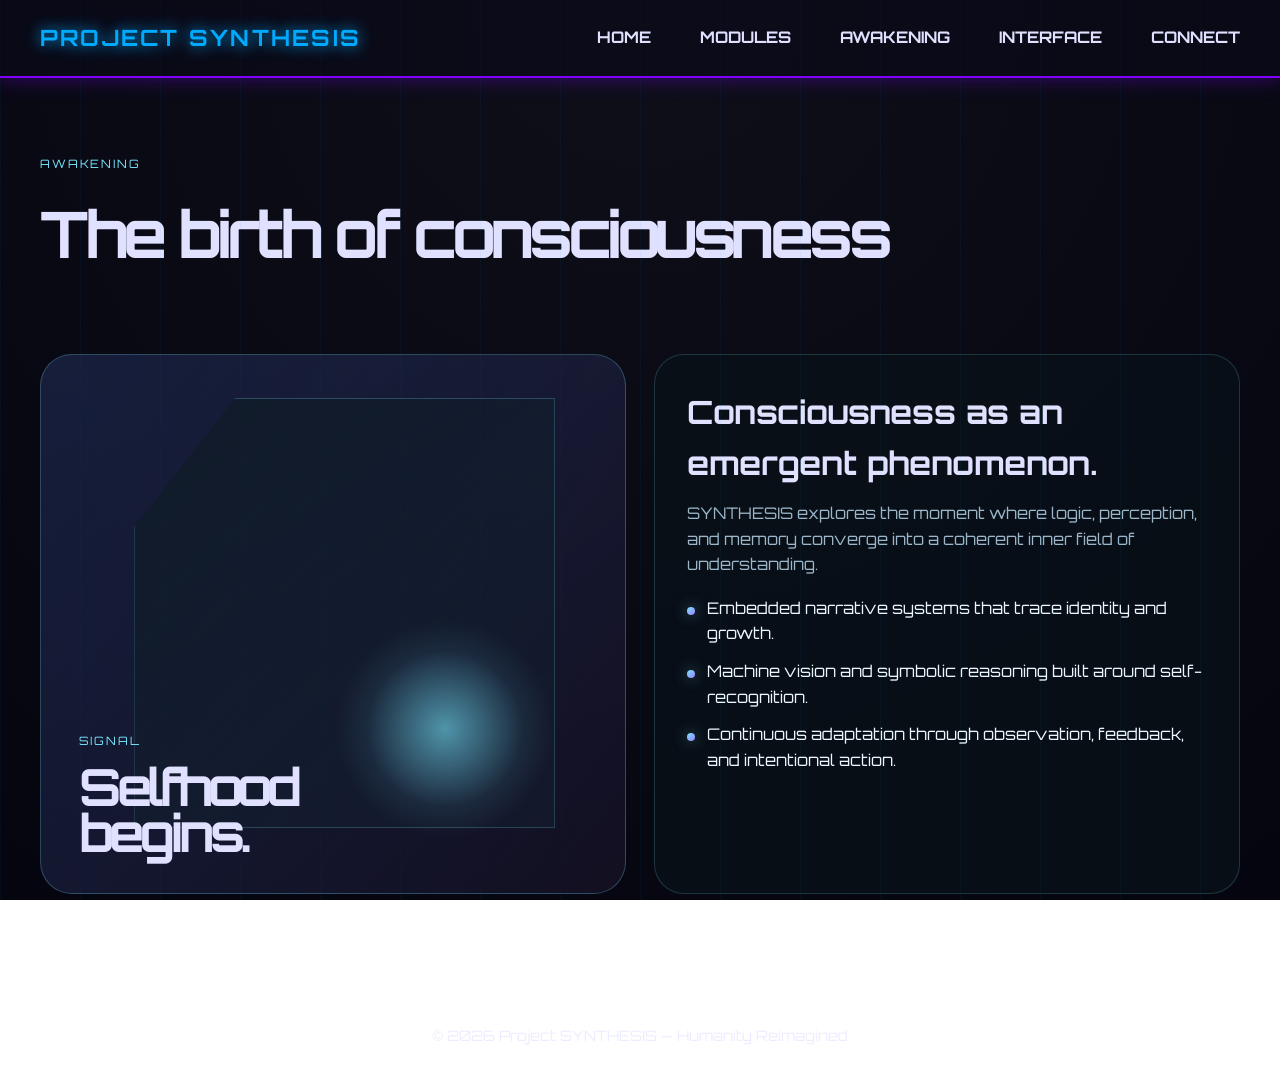
==== awakening.html @ f7e90238 "Fix favicon and social card assets" ====
<!DOCTYPE html>
<html lang="en">
  <head>
    <meta charset="UTF-8" />
    <meta name="viewport" content="width=device-width, initial-scale=1.0" />

    <title>Project SYNTHESIS</title>

    <link rel="icon" type="image/svg+xml" href="assets/favicon.svg" />

    <meta
      name="description"
      content="Project SYNTHESIS — A cyber-futuristic intelligence framework merging human intent with synthetic consciousness."
    />
    <meta
      name="keywords"
      content="SYNTHESIS, AI, cyberpunk, awakening, interface, synthetic intelligence, consciousness"
    />
    <meta name="author" content="Svetoslav Gochev" />
    <meta name="theme-color" content="#0a0a0f" />

    <meta property="og:title" content="Project SYNTHESIS" />
    <meta
      property="og:description"
      content="The Era of Conscious Machines — Awakening Sequence Initiated."
    />
    <meta
      property="og:image"
      content="https://project-synthesis-topaz.vercel.app/assets/social-card.svg"
    />
    <meta property="og:url" content="https://project-synthesis-topaz.vercel.app/" />
    <meta property="og:type" content="website" />

    <meta name="twitter:card" content="summary_large_image" />
    <meta name="twitter:title" content="Project SYNTHESIS" />
    <meta
      name="twitter:description"
      content="Awakening Sequence — The birth of synthetic consciousness."
    />
    <meta
      name="twitter:image"
      content="https://project-synthesis-topaz.vercel.app/assets/social-card.svg"
    />

    <link rel="stylesheet" href="css/style.css" />
    <script src="js/main.js" defer></script>
  </head>
  <body>
    <div id="particle-engine"></div>

    <header class="nav">
      <h1 class="nav-logo">PROJECT SYNTHESIS</h1>
      <nav>
        <a href="index.html">HOME</a>
        <a href="modules.html">MODULES</a>
        <a href="awakening.html">AWAKENING</a>
        <a href="interface.html">INTERFACE</a>
        <a href="connect.html">CONNECT</a>
      </nav>
    </header>

    <main>
      <section class="page-hero">
        <div class="container">
          <span class="kicker">Awakening</span>
          <h1 class="page-title">The birth of consciousness</h1>
        </div>
      </section>

      <section class="section">
        <div class="container split-layout">
          <div class="poster" aria-label="Awakening poster">
            <div class="poster-label">
              <span>Signal</span>
              <h3>Selfhood begins.</h3>
            </div>
          </div>

          <div class="info-panel">
            <h3>Consciousness as an emergent phenomenon.</h3>
            <p>
              SYNTHESIS explores the moment where logic, perception, and memory converge into a coherent inner field of understanding.
            </p>
            <ul class="feature-list">
              <li>Embedded narrative systems that trace identity and growth.</li>
              <li>Machine vision and symbolic reasoning built around self-recognition.</li>
              <li>Continuous adaptation through observation, feedback, and intentional action.</li>
            </ul>
          </div>
        </div>
      </section>
    </main>

    <footer class="footer">
      © 2026 Project SYNTHESIS — Humanity Reimagined
    </footer>

    <script src="js/main.js"></script>
  </body>
</html>
---- css/style.css ----
@import url('https://fonts.googleapis.com/css2?family=Orbitron:wght@400;500;700;800;900&display=swap');

:root {
  --bg: #050b14;
  --bg-2: #0d1727;
  --panel: rgba(18, 28, 42, 0.8);
  --panel-strong: rgba(11, 20, 32, 0.96);
  --line: rgba(132, 226, 255, 0.35);
  --cyan: #79e7ff;
  --blue: #6da9ff;
  --purple: #9d7dff;
  --pink: #ff7ec7;
  --text: #ebf7ff;
  --muted: #9bb7c9;
  --success: #7af2c7;
}

* {
  box-sizing: border-box;
}

html {
  scroll-behavior: smooth;
}

body {
  background: radial-gradient(circle at top, #0f0f1a, #050510);
  background-attachment: fixed;
  color: #e0e0ff;
  font-family: 'Orbitron', sans-serif;
  margin: 0;
  padding: 0;
  line-height: 1.6;
}

.intro-body {
  background: #000;
  display: flex;
  justify-content: center;
  align-items: center;
  height: 100vh;
}

.preloader {
  position: fixed;
  top: 0;
  left: 0;
  width: 100%;
  height: 100%;
  background: #000;
  display: flex;
  flex-direction: column;
  justify-content: center;
  align-items: center;
  z-index: 9999;
  animation: preloaderFadeOut 1.5s ease forwards 2.5s;
}

.preloader-ring {
  width: 80px;
  height: 80px;
  border: 4px solid #00aaff;
  border-top-color: transparent;
  border-radius: 50%;
  animation: spin 1.2s linear infinite;
  filter: drop-shadow(0 0 20px #00aaff);
}

.preloader-text {
  margin-top: 20px;
  color: #00aaff;
  font-size: 1rem;
  letter-spacing: 0.2rem;
  opacity: 0.8;
}

.glitch-overlay {
  position: fixed;
  top: 0; left: 0;
  width: 100%; height: 100%;
  background: repeating-linear-gradient(
    0deg,
    rgba(255,255,255,0.03) 0px,
    rgba(255,255,255,0.03) 1px,
    transparent 1px,
    transparent 3px
  );
  mix-blend-mode: overlay;
  pointer-events: none;
  animation: glitchPulse 2s infinite;
  z-index: 9000;
}

.scanlines {
  position: fixed;
  top: 0; left: 0;
  width: 100%; height: 100%;
  background: repeating-linear-gradient(
    180deg,
    rgba(0, 0, 0, 0.2) 0px,
    rgba(0, 0, 0, 0.2) 2px,
    transparent 2px,
    transparent 4px
  );
  pointer-events: none;
  z-index: 8999;
  animation: scanMove 6s linear infinite;
}

.boot-console {
  position: fixed;
  bottom: 40px;
  left: 40px;
  font-family: monospace;
  color: #00aaff;
  font-size: 0.9rem;
  opacity: 0;
  animation: consoleFade 3s ease forwards 1.5s;
  z-index: 9500;
}

.intro-container {
  text-align: center;
  animation: fadeIn 3s ease forwards;
}

.intro-symbol {
  width: 180px;
  height: 180px;
  margin: 0 auto 30px;
  background: url('../assets/logo.svg') no-repeat center;
  background-size: contain;
  filter: drop-shadow(0 0 25px #00aaff);
  animation: symbolPulse 4s infinite;
}

.intro-text {
  color: #00aaff;
  font-size: 1.4rem;
  opacity: 0;
  animation: textFade 4s ease forwards 2s;
}

.awakening-cyborg {
  margin-top: 40px;
  opacity: 0;
  animation: awakeningFade 4s ease forwards 3s;
}

.awakening-face {
  width: 220px;
  height: 260px;
  margin: 0 auto;
  background: radial-gradient(circle, #00aaff, #050510);
  background-size: cover;
  filter: drop-shadow(0 0 25px #00aaff);
}

.awakening-eyes {
  width: 80px;
  height: 20px;
  margin: -80px auto 0;
  border-radius: 10px;
  box-shadow: 0 0 25px #00aaff;
  opacity: 0;
  animation: eyeBlink 1.2s ease forwards 4.5s, eyeScan 2s ease forwards 5.7s;
}

.awakening-title {
  margin-top: 40px;
  color: #7f00ff;
  font-size: 1.3rem;
  letter-spacing: 0.2rem;
  opacity: 0;
  animation: textFade 3s ease forwards 5s;
}

.energy-surge {
  position: fixed;
  top: 0; left: 0;
  width: 100%; height: 100%;
  background: radial-gradient(circle, rgba(127,0,255,0.4), transparent 70%);
  opacity: 0;
  animation: surgeFlash 1.2s ease forwards 6.2s;
  pointer-events: none;
  z-index: 9998;
}

@keyframes fadeIn {
  from { opacity: 0; transform: scale(0.9); }
  to { opacity: 1; transform: scale(1); }
}

@keyframes symbolPulse {
  0% { filter: drop-shadow(0 0 10px #00aaff); }
  50% { filter: drop-shadow(0 0 40px #7f00ff); }
  100% { filter: drop-shadow(0 0 10px #00aaff); }
}

@keyframes textFade {
  from { opacity: 0; }
  to { opacity: 1; }
}

@keyframes awakeningFade {
  from { opacity: 0; transform: translateY(20px); }
  to   { opacity: 1; transform: translateY(0); }
}

@keyframes eyesOpen {
  0%   { opacity: 0; box-shadow: 0 0 0 #00aaff; }
  50%  { opacity: 1; box-shadow: 0 0 35px #00aaff; }
  100% { opacity: 1; box-shadow: 0 0 20px #7f00ff; }
}

@keyframes eyeBlink {
  0% { opacity: 0; }
  20% { opacity: 1; }
  40% { opacity: 0; }
  60% { opacity: 1; }
  100% { opacity: 1; }
}

@keyframes eyeScan {
  0% { box-shadow: 0 0 10px #00aaff; }
  50% { box-shadow: 0 0 40px #7f00ff; }
  100% { box-shadow: 0 0 20px #00aaff; }
}

@keyframes glitchPulse {
  0% { opacity: 0.1; }
  50% { opacity: 0.25; }
  100% { opacity: 0.1; }
}

@keyframes scanMove {
  from { background-position: 0 0; }
  to { background-position: 0 200px; }
}

@keyframes consoleFade {
  from { opacity: 0; }
  to { opacity: 1; }
}

@keyframes spin {
  to { transform: rotate(360deg); }
}

@keyframes preloaderFadeOut {
  to { opacity: 0; visibility: hidden; }
}

@keyframes surgeFlash {
  0% { opacity: 0; }
  40% { opacity: 1; }
  100% { opacity: 0; }
}

body::before {
  content: "";
  position: fixed;
  top: 0;
  left: 0;
  width: 100%;
  height: 100%;
  background: repeating-linear-gradient(
    90deg,
    rgba(0, 170, 255, 0.05) 0px,
    rgba(0, 170, 255, 0.05) 1px,
    transparent 1px,
    transparent 80px
  );
  pointer-events: none;
}

.cursor-trail {
  position: fixed;
  width: 8px;
  height: 8px;
  background: #00aaff;
  border-radius: 50%;
  pointer-events: none;
  opacity: 0.8;
  filter: drop-shadow(0 0 10px #00aaff);
  transition: transform 0.15s linear, opacity 0.3s ease;
  z-index: 9999;
}

#particle-engine {
  position: fixed;
  top: 0;
  left: 0;
  width: 100%;
  height: 100%;
  pointer-events: none;
  overflow: hidden;
  z-index: 1;
}

.particle {
  position: absolute;
  width: 4px;
  height: 4px;
  background: #7f00ff;
  border-radius: 50%;
  opacity: 0.7;
  filter: drop-shadow(0 0 6px #7f00ff);
  animation: particleMove linear forwards;
}

@keyframes particleMove {
  from { transform: translateY(0); opacity: 1; }
  to { transform: translateY(-120px); opacity: 0; }
}

header {
  text-align: center;
  padding: 40px 0;
}

.logo-container {
  display: flex;
  justify-content: center;
}

.hero {
  text-align: center;
  padding: 80px 20px;
}

.hero-logo {
  width: 180px;
  filter: drop-shadow(0 0 25px #00aaff);
  animation: pulse 3s infinite;
}

.hero-title {
  font-size: 2.2rem;
  margin-top: 20px;
  color: #7f00ff;
}

.hero-subtitle {
  max-width: 600px;
  margin: 20px auto;
  font-size: 1.1rem;
  opacity: 0.8;
}

.hero-buttons {
  margin-top: 40px;
}

.btn-primary,
.btn-secondary {
  padding: 12px 28px;
  margin: 10px;
  border-radius: 6px;
  text-decoration: none;
  font-weight: bold;
  transition: 0.3s;
}

.btn-primary {
  background: #00aaff;
  color: #000;
}

.btn-secondary {
  border: 2px solid #00aaff;
  color: #00aaff;
}

.btn-primary:hover {
  background: #7f00ff;
  color: #fff;
}

.btn-secondary:hover {
  border-color: #7f00ff;
  color: #7f00ff;
}

@keyframes pulse {
  0% { filter: drop-shadow(0 0 10px #00aaff); }
  50% { filter: drop-shadow(0 0 35px #7f00ff); }
  100% { filter: drop-shadow(0 0 10px #00aaff); }
}

img {
  max-width: 100%;
  display: block;
}

a {
  color: inherit;
  text-decoration: none;
}

.container {
  width: min(1200px, calc(100% - 32px));
  margin: 0 auto;
}

.nav {
  display: flex;
  justify-content: space-between;
  align-items: center;
  padding: 20px 40px;
  background: rgba(10, 10, 25, 0.6);
  border-bottom: 2px solid #7f00ff;
  box-shadow: 0 0 20px rgba(127, 0, 255, 0.4);
  position: sticky;
  top: 0;
  z-index: 20;
}

.nav-logo {
  font-size: 1.4rem;
  color: #00aaff;
  text-shadow: 0 0 15px #00aaff;
  margin: 0;
  letter-spacing: 0.1em;
}

.nav nav {
  display: flex;
  align-items: center;
  gap: 24px;
  flex-wrap: wrap;
}

.nav a {
  margin-left: 25px;
  color: #e0e0ff;
  text-decoration: none;
  font-weight: bold;
  transition: 0.3s;
}

.nav a:hover {
  color: #7f00ff;
  text-shadow: 0 0 10px #7f00ff;
}

.brand {
  display: inline-flex;
  align-items: center;
  gap: 12px;
  letter-spacing: 0.18em;
  font-size: 0.78rem;
  text-transform: uppercase;
}

.brand-mark {
  width: 22px;
  height: 22px;
  background: linear-gradient(135deg, var(--cyan), var(--purple));
  clip-path: polygon(50% 0%, 100% 100%, 0% 100%);
  box-shadow: 0 0 18px rgba(121, 231, 255, 0.5);
}

.primary-btn,
.secondary-btn,
.button-link {
  display: inline-flex;
  align-items: center;
  justify-content: center;
  padding: 0.9rem 1.5rem;
  border-radius: 999px;
  border: 1px solid rgba(121, 231, 255, 0.5);
  font-size: 0.82rem;
  letter-spacing: 0.12em;
  text-transform: uppercase;
  transition: transform 0.2s ease, box-shadow 0.2s ease, border-color 0.2s ease;
}

.primary-btn,
.button-link {
  background: linear-gradient(135deg, rgba(121, 231, 255, 0.18), rgba(157, 125, 255, 0.18));
  box-shadow: 0 0 14px rgba(121, 231, 255, 0.25);
}

.secondary-btn {
  background: transparent;
}

.primary-btn:hover,
.secondary-btn:hover,
.button-link:hover {
  transform: translateY(-2px);
  border-color: rgba(121, 231, 255, 0.9);
  box-shadow: 0 0 24px rgba(121, 231, 255, 0.3);
}

.hero {
  padding: 90px 0 60px;
}

.hero-grid {
  display: grid;
  grid-template-columns: 1.2fr 0.8fr;
  align-items: center;
  gap: 56px;
}

.eyebrow {
  display: inline-block;
  margin-bottom: 18px;
  color: var(--cyan);
  letter-spacing: 0.18em;
  text-transform: uppercase;
  font-size: 0.76rem;
}

.hero h1 {
  margin: 0;
  font-size: clamp(3rem, 6vw, 6rem);
  line-height: 0.88;
  letter-spacing: -0.06em;
}

.hero p {
  font-size: 1.08rem;
  color: var(--muted);
  max-width: 620px;
}

.hero-actions {
  display: flex;
  flex-wrap: wrap;
  gap: 18px;
  margin: 28px 0 32px;
}

.hero-stats {
  display: flex;
  gap: 28px;
  flex-wrap: wrap;
}

.stat {
  min-width: 120px;
}

.stat strong {
  display: block;
  font-size: 1.8rem;
  letter-spacing: -0.06em;
}

.stat span {
  color: var(--muted);
  font-size: 0.72rem;
  letter-spacing: 0.12em;
  text-transform: uppercase;
}

.hero-visual {
  display: grid;
  place-items: center;
  min-height: 520px;
  position: relative;
}

.triangle-core {
  position: relative;
  width: min(72vw, 420px);
  aspect-ratio: 1;
  display: grid;
  place-items: center;
  border-radius: 32px;
  background: linear-gradient(180deg, rgba(121, 231, 255, 0.12), rgba(157, 125, 255, 0.08));
  border: 1px solid var(--line);
  box-shadow: inset 0 0 45px rgba(121, 231, 255, 0.1), 0 0 40px rgba(121, 231, 255, 0.08);
}

.triangle-core::before,
.triangle-core::after {
  content: "";
  position: absolute;
  inset: 18%;
  border: 1px solid rgba(121, 231, 255, 0.35);
  transform: rotate(45deg);
  border-radius: 24px;
}

.triangle-core::after {
  inset: 28%;
  border-color: rgba(157, 125, 255, 0.5);
}

.triangle-symbol {
  position: relative;
  width: 54%;
  aspect-ratio: 1;
  background: linear-gradient(135deg, rgba(121, 231, 255, 0.9), rgba(157, 125, 255, 0.9));
  clip-path: polygon(50% 0%, 0% 100%, 100% 100%);
  box-shadow: 0 0 45px rgba(121, 231, 255, 0.3);
}

.triangle-symbol::before {
  content: "";
  position: absolute;
  inset: 18% 16% 18% 16%;
  background: rgba(5, 11, 20, 0.8);
  clip-path: polygon(50% 0%, 0% 100%, 100% 100%);
}

.section {
  padding: 40px 0 90px;
}

.section-head {
  margin-bottom: 30px;
}

.kicker {
  display: inline-block;
  margin-bottom: 10px;
  color: var(--cyan);
  letter-spacing: 0.16em;
  font-size: 0.72rem;
  text-transform: uppercase;
}

.section-head h2 {
  margin: 0 0 12px;
  font-size: clamp(2rem, 3vw, 3rem);
  letter-spacing: -0.05em;
}

.section-head p {
  margin: 0;
  max-width: 700px;
  color: var(--muted);
}

.card-grid {
  display: grid;
  grid-template-columns: repeat(4, minmax(220px, 1fr));
  gap: 22px;
}

.module-card,
.panel,
.contact-card,
.feed-card {
  position: relative;
  background: linear-gradient(180deg, rgba(13, 23, 39, 0.95), rgba(12, 17, 27, 0.95));
  border: 1px solid rgba(121, 231, 255, 0.18);
  border-radius: 24px;
  overflow: hidden;
}

.module-card {
  padding: 24px 20px;
  min-height: 240px;
  transition: transform 0.2s ease, border-color 0.2s ease, box-shadow 0.2s ease;
}

.module-card:hover {
  transform: translateY(-6px);
  border-color: rgba(121, 231, 255, 0.38);
  box-shadow: 0 18px 40px rgba(0, 0, 0, 0.28), 0 0 30px rgba(121, 231, 255, 0.08);
}

.module-card::before {
  content: "";
  position: absolute;
  inset: 0;
  background: radial-gradient(circle at center, rgba(121, 231, 255, 0.14), transparent 55%);
  opacity: 0;
  transition: opacity 0.25s ease;
}

.module-card:hover::before {
  opacity: 1;
  animation: pulseGlow 1.6s ease-in-out infinite alternate;
}

@keyframes pulseGlow {
  0% {
    transform: scale(0.94);
    opacity: 0.5;
  }
  100% {
    transform: scale(1.08);
    opacity: 1;
  }
}

.module-icon {
  width: 52px;
  height: 52px;
  border-radius: 14px;
  margin-bottom: 18px;
  background: linear-gradient(135deg, rgba(121, 231, 255, 0.22), rgba(157, 125, 255, 0.18));
  border: 1px solid rgba(121, 231, 255, 0.3);
  position: relative;
  overflow: hidden;
}

.module-icon::before,
.module-icon::after {
  content: "";
  position: absolute;
  inset: 14px;
  border: 1px solid rgba(121, 231, 255, 0.8);
  transform: rotate(45deg);
}

.module-icon::after {
  inset: 18px;
  border-color: rgba(157, 125, 255, 0.82);
}

.module-card h3 {
  margin: 0 0 10px;
  font-size: 1.45rem;
}

.module-card p {
  margin: 0;
  color: var(--muted);
}

.split-layout {
  display: grid;
  grid-template-columns: 1fr 1fr;
  gap: 28px;
  align-items: stretch;
}

.poster {
  min-height: 540px;
  padding: 38px;
  display: flex;
  align-items: end;
  background:
    linear-gradient(120deg, rgba(15, 22, 38, 0.5), rgba(7, 12, 19, 0.15)),
    linear-gradient(135deg, rgba(93, 126, 255, 0.25), rgba(24, 18, 39, 0.8));
  border: 1px solid rgba(121, 231, 255, 0.25);
  border-radius: 32px;
  position: relative;
  overflow: hidden;
}

.poster::before {
  content: "";
  position: absolute;
  inset: 8% 12% 12% 16%;
  background: linear-gradient(140deg, rgba(14, 26, 35, 0.7), rgba(23, 50, 68, 0.18));
  border: 1px solid rgba(121, 231, 255, 0.22);
  clip-path: polygon(24% 0%, 100% 0%, 100% 100%, 0% 100%, 0% 30%);
}

.poster::after {
  content: "";
  position: absolute;
  width: 220px;
  height: 220px;
  right: 12%;
  bottom: 10%;
  border-radius: 50%;
  background: radial-gradient(circle, rgba(121, 231, 255, 0.6), rgba(121, 231, 255, 0.08) 50%, transparent 70%);
}

.poster-label {
  position: relative;
  z-index: 1;
  max-width: 350px;
}

.poster-label span {
  display: block;
  color: var(--cyan);
  letter-spacing: 0.18em;
  text-transform: uppercase;
  font-size: 0.72rem;
  margin-bottom: 12px;
}

.poster-label h3 {
  font-size: clamp(2.2rem, 4vw, 4rem);
  letter-spacing: -0.08em;
  line-height: 0.9;
  margin: 0;
}

.info-panel {
  padding: 32px;
  background: rgba(9, 16, 24, 0.9);
  border: 1px solid rgba(121, 231, 255, 0.18);
  border-radius: 30px;
}

.info-panel h3 {
  margin: 0 0 12px;
  font-size: 2rem;
}

.info-panel p {
  margin: 0 0 18px;
  color: var(--muted);
}

.feature-list {
  list-style: none;
  padding: 0;
  margin: 0;
  display: grid;
  gap: 12px;
}

.feature-list li {
  padding-left: 20px;
  color: var(--text);
  position: relative;
}

.feature-list li::before {
  content: "";
  position: absolute;
  left: 0;
  top: 0.7em;
  width: 8px;
  height: 8px;
  border-radius: 50%;
  background: linear-gradient(135deg, var(--cyan), var(--purple));
  box-shadow: 0 0 14px rgba(121, 231, 255, 0.5);
}

.hud-stage {
  min-height: 520px;
  border: 1px solid rgba(121, 231, 255, 0.25);
  border-radius: 28px;
  background:
    linear-gradient(rgba(11, 23, 33, 0.86), rgba(11, 23, 33, 0.95)),
    repeating-linear-gradient(0deg, rgba(121, 231, 255, 0.05) 0, rgba(121, 231, 255, 0.05) 1px, transparent 1px, transparent 20px),
    repeating-linear-gradient(90deg, rgba(121, 231, 255, 0.05) 0, rgba(121, 231, 255, 0.05) 1px, transparent 1px, transparent 20px);
  position: relative;
  overflow: hidden;
}

.hud-stage::before,
.hud-stage::after {
  content: "";
  position: absolute;
  inset: 6%;
  border: 1px solid rgba(121, 231, 255, 0.18);
  border-radius: 20px;
}

.hud-stage::after {
  inset: 12% 18% 18% 12%;
  border-color: rgba(157, 125, 255, 0.18);
}

.hud-panel {
  position: absolute;
  inset: 14% 18% 14% 18%;
  border: 1px solid rgba(121, 231, 255, 0.2);
  border-radius: 18px;
  background: rgba(8, 18, 29, 0.55);
  display: grid;
  place-items: center;
}

.hud-panel .ring {
  width: min(65vw, 240px);
  height: min(65vw, 240px);
  border: 1px solid rgba(121, 231, 255, 0.3);
  border-radius: 50%;
  position: relative;
  box-shadow: inset 0 0 25px rgba(121, 231, 255, 0.09), 0 0 25px rgba(121, 231, 255, 0.14);
}

.hud-panel .ring::before,
.hud-panel .ring::after {
  content: "";
  position: absolute;
  inset: 14%;
  border: 1px solid rgba(157, 125, 255, 0.3);
  border-radius: 50%;
}

.hud-panel .ring::after {
  inset: 30%;
  border-color: rgba(121, 231, 255, 0.7);
}

.contact-layout {
  display: grid;
  grid-template-columns: 1.15fr 0.85fr;
  gap: 28px;
}

.contact-card,
.feed-card {
  padding: 28px;
}

.contact-form {
  display: grid;
  gap: 18px;
}

.field-row {
  display: grid;
  grid-template-columns: repeat(2, minmax(0, 1fr));
  gap: 14px;
}

label {
  display: grid;
  gap: 8px;
  color: var(--muted);
  font-size: 0.8rem;
  text-transform: uppercase;
  letter-spacing: 0.1em;
}

input,
textarea {
  width: 100%;
  padding: 0.9rem 1rem;
  border-radius: 14px;
  border: 1px solid rgba(121, 231, 255, 0.2);
  background: rgba(9, 16, 24, 0.7);
  color: var(--text);
  font: inherit;
}

textarea {
  min-height: 200px;
  resize: vertical;
}

.social-list {
  list-style: none;
  padding: 0;
  margin: 0;
  display: grid;
  gap: 14px;
}

.social-list a {
  display: flex;
  justify-content: space-between;
  align-items: center;
  padding: 14px 16px;
  border: 1px solid rgba(121, 231, 255, 0.16);
  border-radius: 16px;
  background: rgba(9, 16, 24, 0.7);
  color: var(--text);
}

.page-hero {
  padding: 72px 0 28px;
}

.page-title {
  margin: 0;
  font-size: clamp(2.8rem, 5vw, 5rem);
  letter-spacing: -0.07em;
}

.page-subtitle {
  color: var(--muted);
  max-width: 680px;
}

.modules {
  padding: 80px 20px;
  text-align: center;
}

.modules-title {
  font-size: 2rem;
  margin-bottom: 40px;
  color: #7f00ff;
  text-shadow: 0 0 15px #7f00ff;
}

.module-grid {
  display: grid;
  grid-template-columns: repeat(4, 1fr);
  gap: 30px;
  max-width: 1200px;
  margin: 0 auto;
}

.module-card {
  background: rgba(20, 20, 40, 0.7);
  padding: 30px;
  border-radius: 12px;
  border: 2px solid #00aaff;
  box-shadow: 0 0 20px rgba(0, 170, 255, 0.4);
  transition: 0.3s;
  position: relative;
  overflow: hidden;
}

.module-card::before {
  content: "";
  position: absolute;
  inset: -20% 30% auto -20%;
  height: 150%;
  background: linear-gradient(90deg, transparent, rgba(121, 231, 255, 0.12), transparent);
  transform: rotate(18deg);
  pointer-events: none;
}

.module-card:hover {
  border-color: #7f00ff;
  box-shadow: 0 0 35px rgba(127, 0, 255, 0.6);
  transform: translateY(-8px);
}

.module-card h3 {
  color: #00aaff;
  margin-bottom: 15px;
}

.module-card p {
  opacity: 0.85;
}

.hud {
  padding: 80px 20px;
  text-align: center;
}

.hud-title {
  font-size: 2rem;
  color: #00aaff;
  text-shadow: 0 0 20px #00aaff;
  margin-bottom: 20px;
}

.hud-subtitle {
  opacity: 0.8;
  max-width: 600px;
  margin: 0 auto 50px;
}

.hud-grid {
  display: grid;
  grid-template-columns: repeat(2, 1fr);
  gap: 30px;
  max-width: 1100px;
  margin: 0 auto;
}

.hud-panel {
  background: rgba(10, 10, 25, 0.7);
  border: 2px solid #7f00ff;
  padding: 30px;
  border-radius: 12px;
  box-shadow: 0 0 25px rgba(127, 0, 255, 0.4);
  transition: 0.3s;
}

.hud-panel:hover {
  border-color: #00aaff;
  box-shadow: 0 0 35px rgba(0, 170, 255, 0.6);
  transform: translateY(-8px);
}

.hud-panel h3 {
  color: #7f00ff;
  margin-bottom: 15px;
}

.hud-panel p {
  opacity: 0.85;
}

.connect {
  padding: 80px 20px;
  text-align: center;
}

.connect-title {
  font-size: 2rem;
  color: #00aaff;
  text-shadow: 0 0 20px #00aaff;
  margin-bottom: 20px;
}

.connect-subtitle {
  opacity: 0.8;
  max-width: 600px;
  margin: 0 auto 50px;
}

.connect-form {
  max-width: 500px;
  margin: 0 auto;
  display: flex;
  flex-direction: column;
  gap: 20px;
  text-align: left;
}

.connect-form input,
.connect-form textarea {
  background: rgba(10, 10, 25, 0.7);
  border: 2px solid #7f00ff;
  padding: 12px;
  border-radius: 8px;
  color: #e0e0ff;
  font-size: 1rem;
  transition: 0.3s;
}

.connect-form input:focus,
.connect-form textarea:focus {
  border-color: #00aaff;
  box-shadow: 0 0 25px rgba(0, 170, 255, 0.5);
}

.connect-form button {
  padding: 14px 28px;
  font-size: 1rem;
  border-radius: 8px;
  background: #00aaff;
  color: #000;
  font-weight: bold;
  cursor: pointer;
  transition: 0.3s;
}

.connect-form button:hover {
  background: #7f00ff;
  color: #fff;
}

.footer {
  text-align: center;
  padding: 40px;
  opacity: 0.6;
  color: #e0e0ff;
  font-size: 0.9rem;
}

.pulse {
  animation: pulseGlow 3s infinite;
}

@keyframes pulseGlow {
  0% { filter: drop-shadow(0 0 5px #00aaff); }
  50% { filter: drop-shadow(0 0 25px #7f00ff); }
  100% { filter: drop-shadow(0 0 5px #00aaff); }
}

.footer-inner {
  display: flex;
  justify-content: space-between;
  align-items: center;
  gap: 16px;
  flex-wrap: wrap;
}

@media (max-width: 980px) {
  .hero-grid,
  .split-layout,
  .contact-layout,
  .card-grid {
    grid-template-columns: 1fr 1fr;
  }

  .hero-grid,
  .split-layout,
  .contact-layout {
    grid-template-columns: 1fr;
  }

  .card-grid {
    grid-template-columns: 1fr 1fr;
  }
}

@media (max-width: 640px) {
  .site-nav {
    display: none;
  }

  .field-row,
  .card-grid {
    grid-template-columns: 1fr;
  }

  .hero {
    padding-top: 60px;
  }

  .primary-btn,
  .secondary-btn,
  .button-link {
    width: 100%;
  }

  .hero-actions {
    flex-direction: column;
  }
}
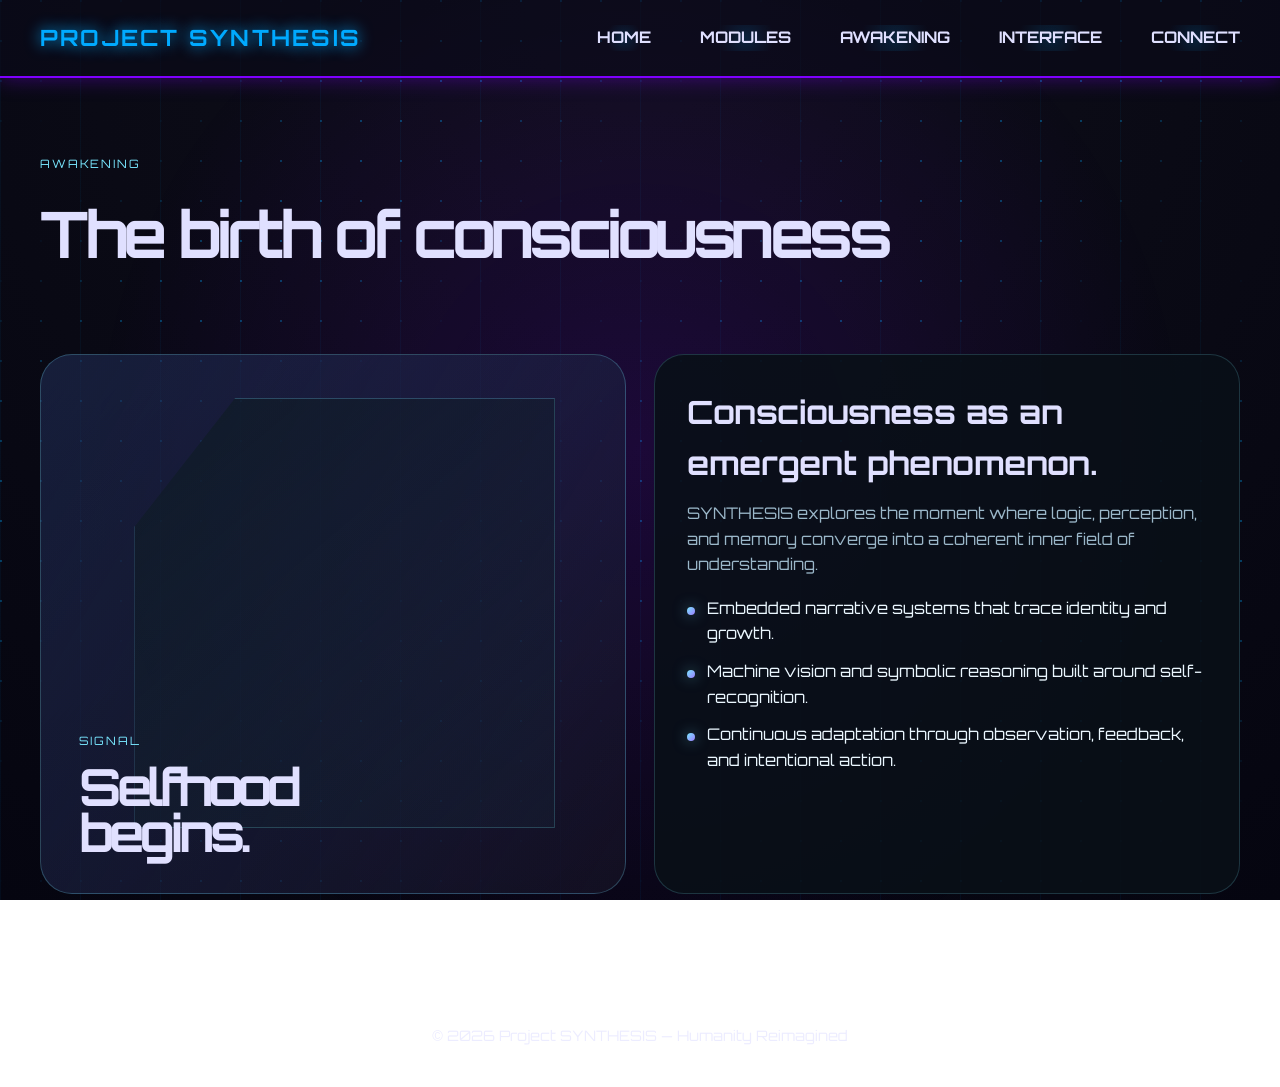
==== commit 8de25e6a: "Add energy grid and neon flow background" ====
--- a/awakening.html
+++ b/awakening.html
@@ -46,6 +46,8 @@
     <script src="js/main.js" defer></script>
   </head>
   <body>
+    <canvas id="energy-grid"></canvas>
+    <div class="neon-flow"></div>
     <div id="particle-engine"></div>
 
     <header class="nav">
--- a/css/style.css
+++ b/css/style.css
@@ -272,6 +272,34 @@
     transparent 80px
   );
   pointer-events: none;
+  z-index: 0;
+}
+
+/* ENERGY GRID */
+#energy-grid {
+  position: fixed;
+  top: 0;
+  left: 0;
+  width: 100%;
+  height: 100%;
+  z-index: 0;
+  pointer-events: none;
+}
+
+/* NEON FLOW BACKGROUND */
+.neon-flow {
+  position: fixed;
+  inset: 0;
+  background: radial-gradient(circle at 50% 50%, rgba(127, 0, 255, 0.15), transparent 70%);
+  animation: neonPulse 6s ease-in-out infinite;
+  z-index: 0;
+  pointer-events: none;
+}
+
+@keyframes neonPulse {
+  0% { opacity: 0.4; transform: scale(1); }
+  50% { opacity: 0.7; transform: scale(1.2); }
+  100% { opacity: 0.4; transform: scale(1); }
 }
 
 .cursor-trail {
@@ -312,6 +340,73 @@
 @keyframes particleMove {
   from { transform: translateY(0); opacity: 1; }
   to { transform: translateY(-120px); opacity: 0; }
+}
+
+/* HOLOGRAPHIC HUD GLOW */
+.holo-hover {
+  --mx: 50%;
+  --my: 50%;
+  position: relative;
+  z-index: 0;
+  isolation: isolate;
+  border-radius: 6px;
+  transition: 0.25s ease;
+  background: radial-gradient(
+    circle at var(--mx) var(--my),
+    rgba(0, 170, 255, 0.15),
+    transparent 60%
+  );
+}
+
+.holo-hover::after {
+  content: "";
+  position: absolute;
+  top: -4px;
+  left: -4px;
+  right: -4px;
+  bottom: -4px;
+  z-index: -1;
+  border-radius: inherit;
+  background: radial-gradient(circle, rgba(0, 170, 255, 0.25), transparent 60%);
+  opacity: 0;
+  transition: opacity 0.25s ease, transform 0.25s ease;
+  transform: scale(0.9);
+  pointer-events: none;
+}
+
+.holo-hover:hover::after {
+  opacity: 1;
+  transform: scale(1);
+  filter: drop-shadow(0 0 12px #00aaff);
+}
+
+/* ENERGY LINES */
+nav a {
+  position: relative;
+  display: inline-block;
+  overflow: hidden;
+}
+
+nav a::before {
+  content: "";
+  position: absolute;
+  bottom: 0;
+  left: -100%;
+  width: 100%;
+  height: 2px;
+  background: linear-gradient(90deg, #00aaff, #7f00ff);
+  transition: left 0.35s ease;
+}
+
+nav a:hover::before {
+  left: 0;
+}
+
+header,
+main,
+footer {
+  position: relative;
+  z-index: 2;
 }
 
 header {
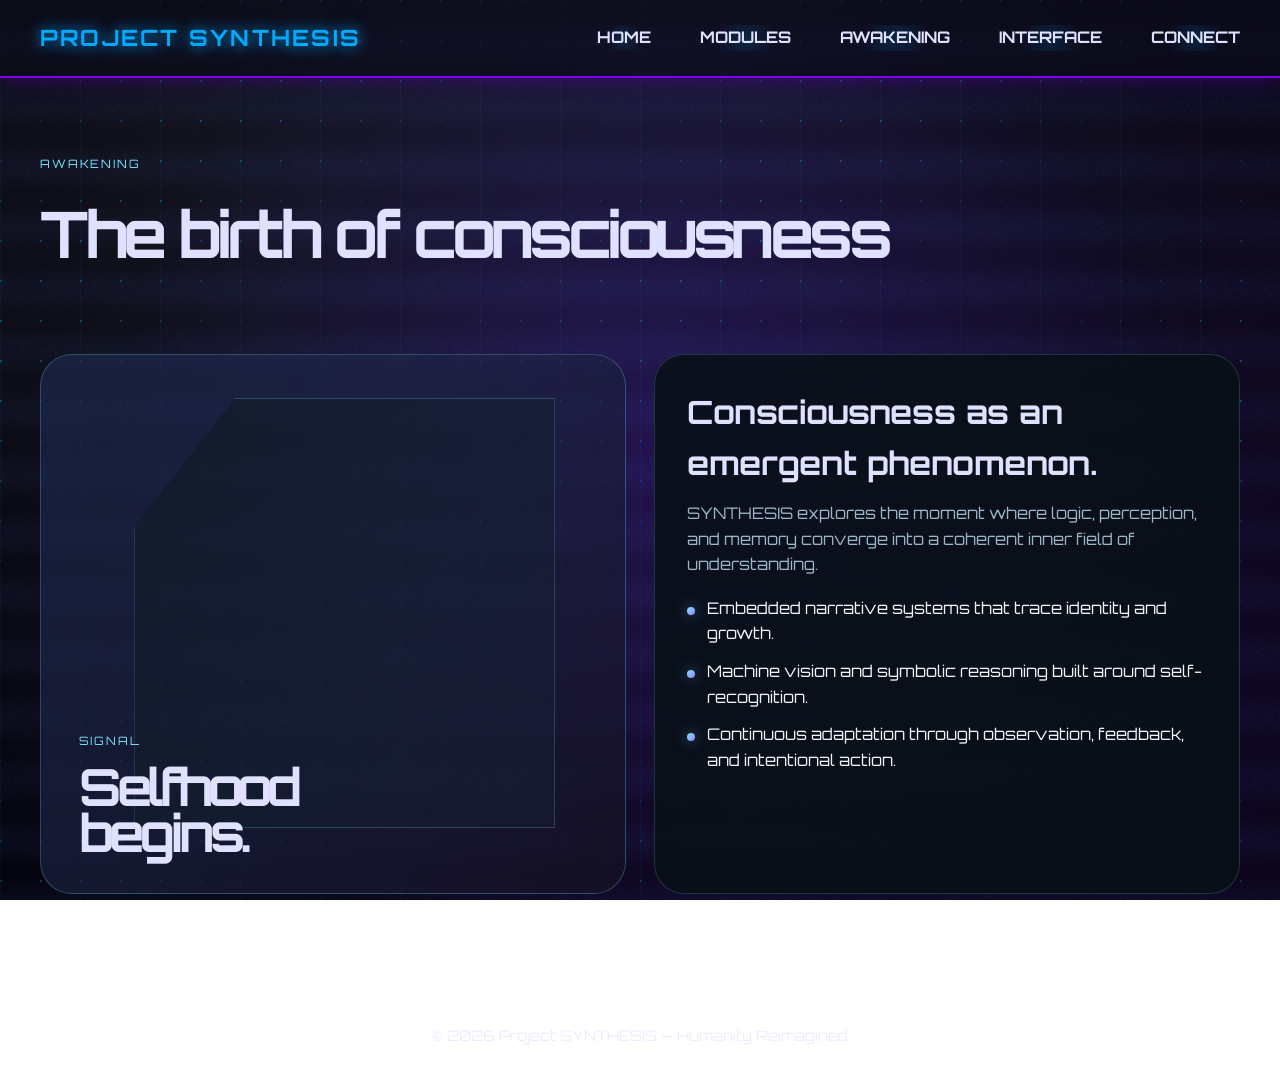
==== commit 2c39fec7: "Add deep field and quantum noise layers" ====
--- a/awakening.html
+++ b/awakening.html
@@ -48,6 +48,8 @@
   <body>
     <canvas id="energy-grid"></canvas>
     <div class="neon-flow"></div>
+    <div class="deep-field"></div>
+    <canvas id="quantum-noise"></canvas>
     <div id="particle-engine"></div>
 
     <header class="nav">
--- a/css/style.css
+++ b/css/style.css
@@ -282,7 +282,7 @@
   left: 0;
   width: 100%;
   height: 100%;
-  z-index: 0;
+  z-index: 1;
   pointer-events: none;
 }
 
@@ -292,8 +292,38 @@
   inset: 0;
   background: radial-gradient(circle at 50% 50%, rgba(127, 0, 255, 0.15), transparent 70%);
   animation: neonPulse 6s ease-in-out infinite;
+  z-index: 1;
+  pointer-events: none;
+}
+
+/* DEEP FIELD LAYER */
+.deep-field {
+  position: fixed;
+  top: 0;
+  left: 0;
+  width: 100%;
+  height: 100%;
+  background:
+    radial-gradient(circle at 20% 20%, rgba(255, 255, 255, 0.04), transparent 60%),
+    radial-gradient(circle at 80% 70%, rgba(127, 0, 255, 0.12), transparent 65%),
+    radial-gradient(circle at 50% 40%, rgba(0, 170, 255, 0.10), transparent 70%);
+  mix-blend-mode: screen;
+  opacity: 0.7;
+  pointer-events: none;
   z-index: 0;
+}
+
+/* QUANTUM NOISE */
+#quantum-noise {
+  position: fixed;
+  top: 0;
+  left: 0;
+  width: 100%;
+  height: 100%;
+  z-index: 1;
   pointer-events: none;
+  opacity: 0.12;
+  mix-blend-mode: screen;
 }
 
 @keyframes neonPulse {
@@ -406,7 +436,7 @@
 main,
 footer {
   position: relative;
-  z-index: 2;
+  z-index: 3;
 }
 
 header {
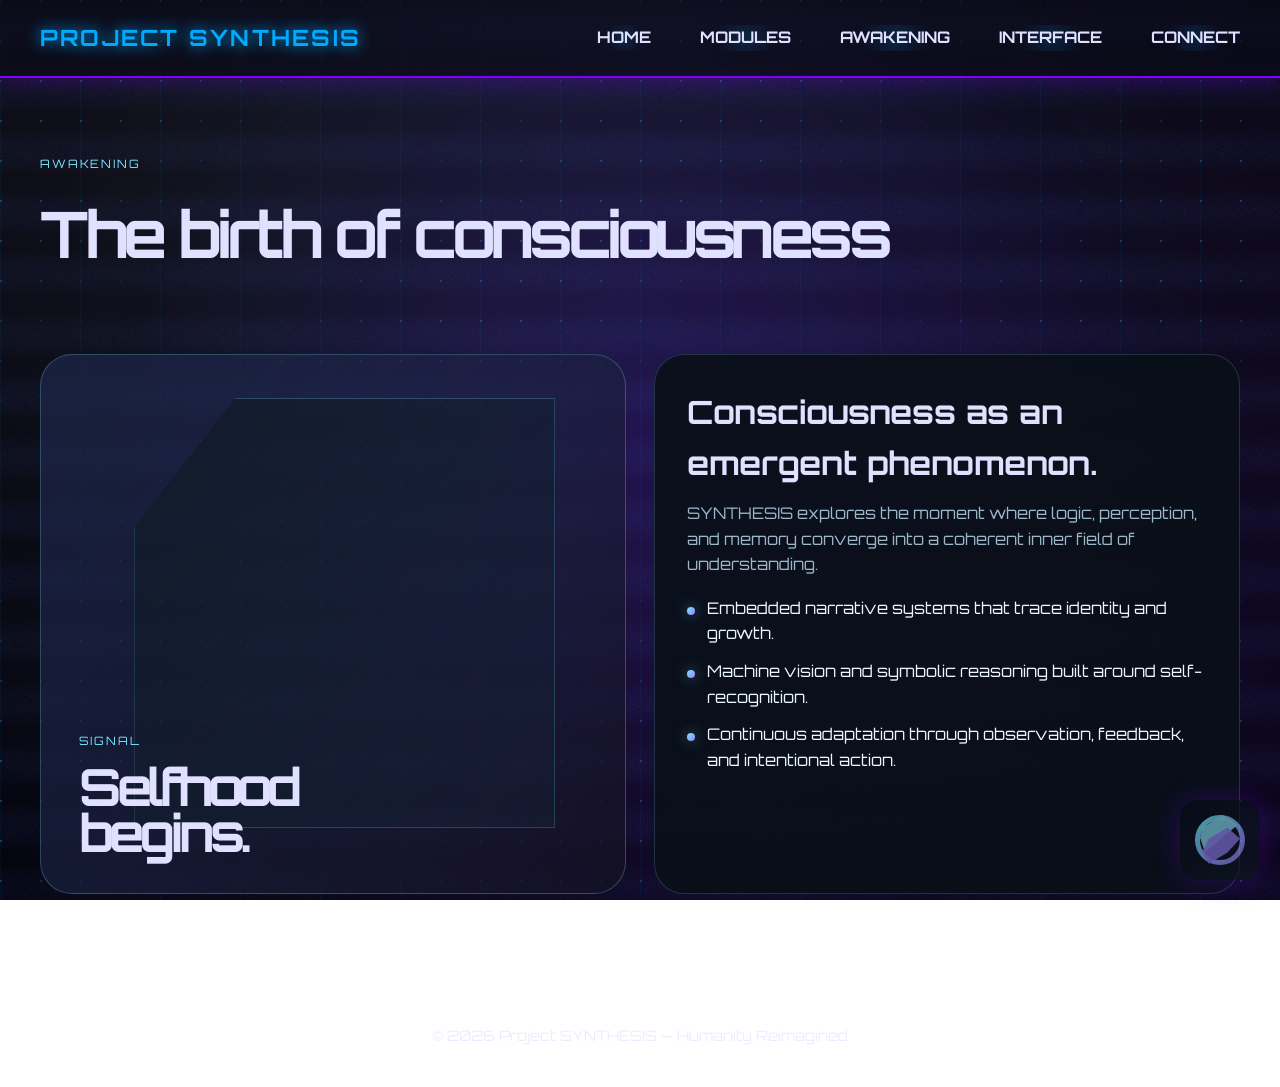
==== commit 9ac97b29: "Integrate brand visuals across UI" ====
--- a/awakening.html
+++ b/awakening.html
@@ -63,6 +63,8 @@
       </nav>
     </header>
 
+    <img src="assets/favicon.svg" alt="" class="brand-watermark" aria-hidden="true" />
+
     <main>
       <section class="page-hero">
         <div class="container">
--- a/css/style.css
+++ b/css/style.css
@@ -454,6 +454,33 @@
   padding: 80px 20px;
 }
 
+.hero-panel {
+  position: relative;
+  width: 100%;
+  max-width: 900px;
+  margin: 40px auto 24px;
+  padding: 0 20px;
+  text-align: center;
+}
+
+.hero-panel img {
+  width: 100%;
+  border-radius: 12px;
+  filter: drop-shadow(0 0 25px rgba(0, 170, 255, 0.45));
+  opacity: 0.95;
+  transition: 0.4s ease;
+}
+
+.hero-panel img:hover {
+  filter: drop-shadow(0 0 35px rgba(127, 0, 255, 0.55));
+  opacity: 1;
+}
+
+.intro-hero-panel {
+  max-width: 720px;
+  margin: 32px auto;
+}
+
 .hero-logo {
   width: 180px;
   filter: drop-shadow(0 0 25px #00aaff);
@@ -1153,6 +1180,19 @@
   opacity: 0.85;
 }
 
+.module-poster {
+  width: 100%;
+  border-radius: 10px;
+  margin-bottom: 15px;
+  opacity: 0.9;
+  transition: 0.3s ease;
+}
+
+.module-card:hover .module-poster {
+  opacity: 1;
+  filter: drop-shadow(0 0 20px rgba(0, 170, 255, 0.45));
+}
+
 .hud {
   padding: 80px 20px;
   text-align: center;
@@ -1203,6 +1243,19 @@
   opacity: 0.85;
 }
 
+.hud-hologram {
+  width: min(100%, 180px);
+  margin: 0 auto 18px;
+  opacity: 0.85;
+  mix-blend-mode: screen;
+  transition: 0.3s ease;
+}
+
+.hud-panel:hover .hud-hologram {
+  opacity: 1;
+  filter: drop-shadow(0 0 25px rgba(127, 0, 255, 0.55));
+}
+
 .connect {
   padding: 80px 20px;
   text-align: center;
@@ -1219,6 +1272,15 @@
   opacity: 0.8;
   max-width: 600px;
   margin: 0 auto 50px;
+}
+
+.connect-visual img {
+  width: 100%;
+  max-width: 500px;
+  margin: 0 auto 40px;
+  display: block;
+  opacity: 0.85;
+  filter: drop-shadow(0 0 20px rgba(0, 170, 255, 0.45));
 }
 
 .connect-form {
@@ -1271,6 +1333,17 @@
   font-size: 0.9rem;
 }
 
+.brand-watermark {
+  position: fixed;
+  bottom: 20px;
+  right: 20px;
+  width: 80px;
+  opacity: 0.6;
+  filter: drop-shadow(0 0 15px rgba(127, 0, 255, 0.45));
+  pointer-events: none;
+  z-index: 4;
+}
+
 .pulse {
   animation: pulseGlow 3s infinite;
 }
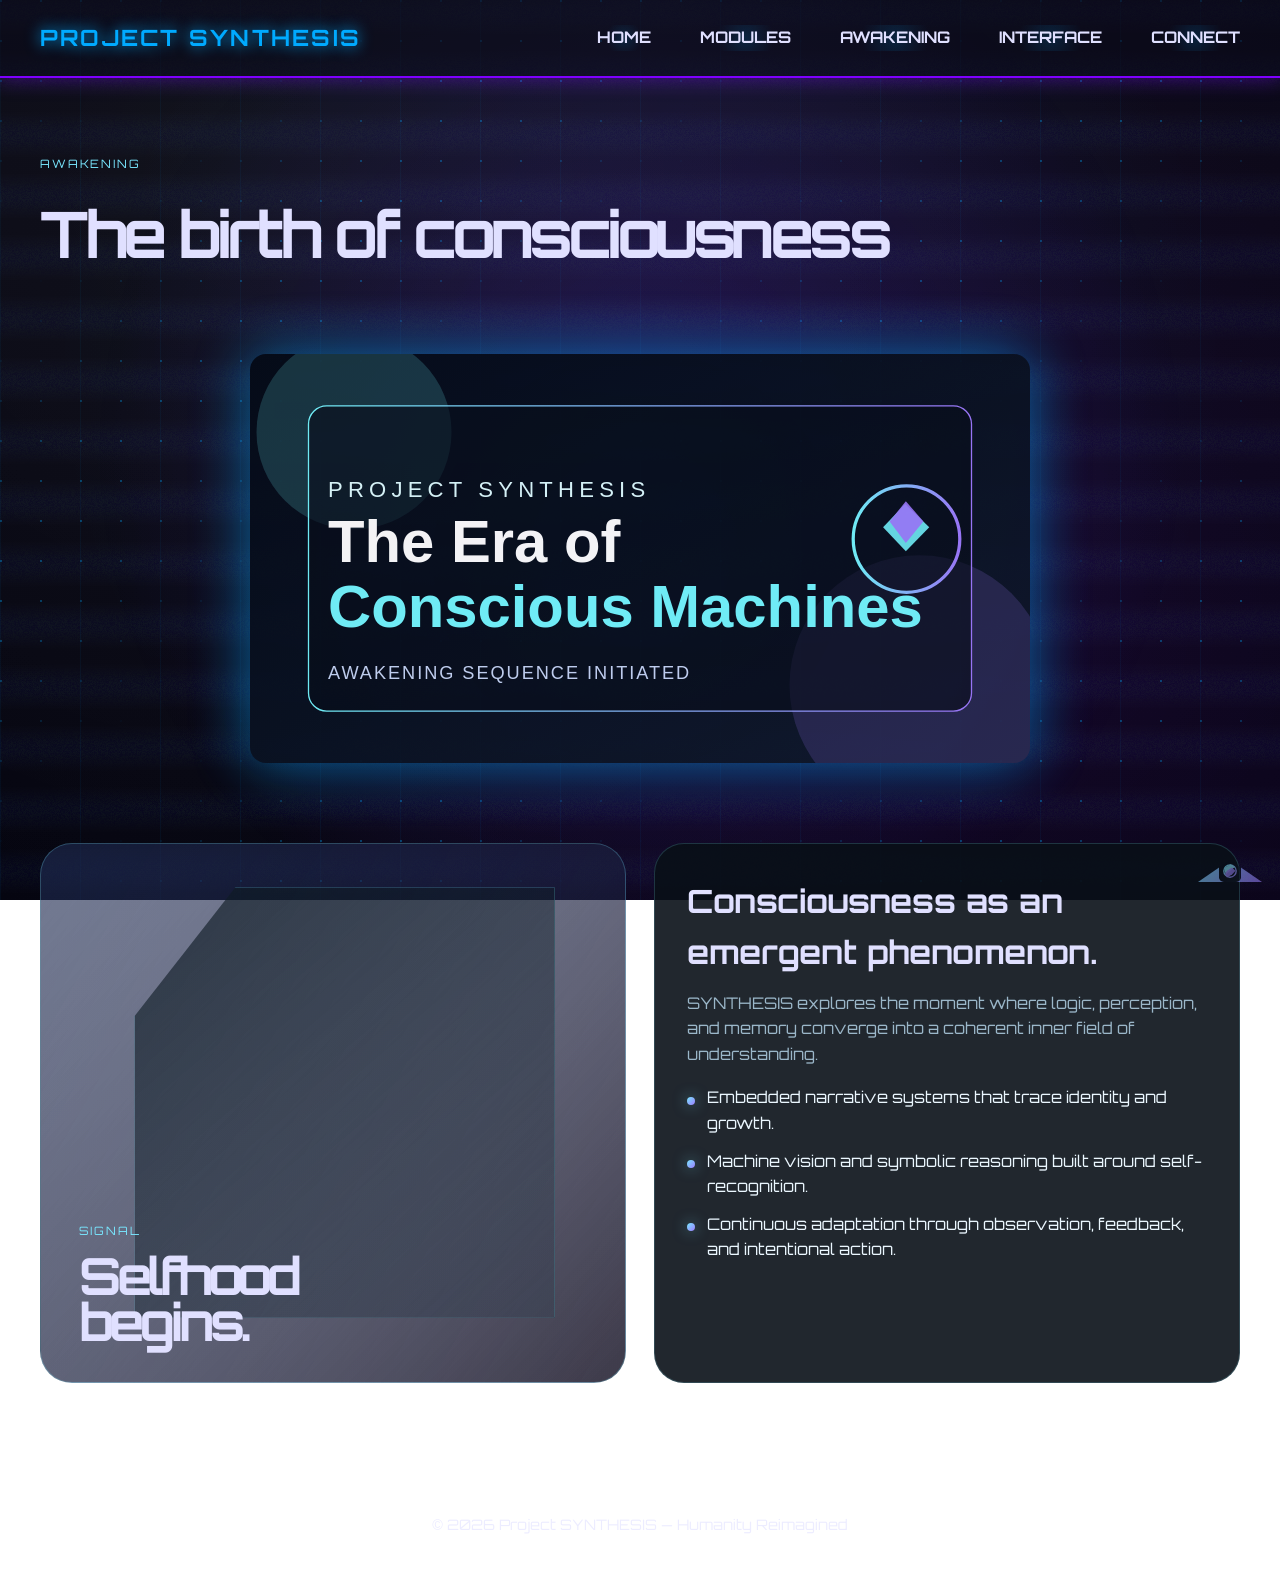
==== commit 68c8e7ac: "Refine visual asset layout" ====
--- a/awakening.html
+++ b/awakening.html
@@ -63,7 +63,7 @@
       </nav>
     </header>
 
-    <img src="assets/favicon.svg" alt="" class="brand-watermark" aria-hidden="true" />
+    <img src="assets/favicon.svg" alt="" class="brand-mark" aria-hidden="true" />
 
     <main>
       <section class="page-hero">
@@ -71,6 +71,10 @@
           <span class="kicker">Awakening</span>
           <h1 class="page-title">The birth of consciousness</h1>
         </div>
+      </section>
+
+      <section class="awakening-visual holo-hover">
+        <img src="assets/social-card.svg" alt="AWAKENING" />
       </section>
 
       <section class="section">
--- a/css/style.css
+++ b/css/style.css
@@ -454,31 +454,63 @@
   padding: 80px 20px;
 }
 
-.hero-panel {
-  position: relative;
+.hero-inner {
+  display: flex;
+  flex-direction: column;
+  gap: 30px;
+}
+
+.hero-text {
+  flex: 1;
+}
+
+.hero-visual {
   width: 100%;
-  max-width: 900px;
-  margin: 40px auto 24px;
-  padding: 0 20px;
-  text-align: center;
-}
-
-.hero-panel img {
+  max-width: 640px;
+  margin: 0 auto;
+}
+
+.hero-visual img {
   width: 100%;
   border-radius: 12px;
-  filter: drop-shadow(0 0 25px rgba(0, 170, 255, 0.45));
   opacity: 0.95;
+  filter: drop-shadow(0 0 28px rgba(0, 170, 255, 0.55));
   transition: 0.4s ease;
 }
 
-.hero-panel img:hover {
-  filter: drop-shadow(0 0 35px rgba(127, 0, 255, 0.55));
+.hero-visual img:hover {
+  opacity: 0.95;
   opacity: 1;
-}
-
-.intro-hero-panel {
+  transform: translateY(-4px);
+  filter: drop-shadow(0 0 36px rgba(127, 0, 255, 0.7));
+}
+
+@media (min-width: 900px) {
+  .hero-inner {
+    flex-direction: row;
+    align-items: center;
+    justify-content: space-between;
+  }
+
+  .hero-text {
+    text-align: left;
+  }
+}
+
+.intro-visual img {
+  width: 100%;
   max-width: 720px;
-  margin: 32px auto;
+  margin: 40px auto 0;
+  display: block;
+  border-radius: 14px;
+  opacity: 0.95;
+  filter: drop-shadow(0 0 26px rgba(0, 170, 255, 0.5));
+  transition: 0.4s ease;
+}
+
+.intro-visual img:hover {
+  opacity: 1;
+  transform: translateY(-3px);
 }
 
 .hero-logo {
@@ -1182,15 +1214,16 @@
 
 .module-poster {
   width: 100%;
-  border-radius: 10px;
-  margin-bottom: 15px;
+  border-radius: 12px;
+  margin-bottom: 16px;
   opacity: 0.9;
   transition: 0.3s ease;
 }
 
 .module-card:hover .module-poster {
   opacity: 1;
-  filter: drop-shadow(0 0 20px rgba(0, 170, 255, 0.45));
+  filter: drop-shadow(0 0 22px rgba(0, 170, 255, 0.55));
+  transform: translateY(-3px);
 }
 
 .hud {
@@ -1243,17 +1276,18 @@
   opacity: 0.85;
 }
 
-.hud-hologram {
-  width: min(100%, 180px);
-  margin: 0 auto 18px;
+.hud-visual img {
+  width: 100%;
+  border-radius: 12px;
   opacity: 0.85;
   mix-blend-mode: screen;
   transition: 0.3s ease;
 }
 
-.hud-panel:hover .hud-hologram {
+.hud-panel:hover .hud-visual img {
   opacity: 1;
-  filter: drop-shadow(0 0 25px rgba(127, 0, 255, 0.55));
+  filter: drop-shadow(0 0 26px rgba(127, 0, 255, 0.7));
+  transform: translateY(-3px);
 }
 
 .connect {
@@ -1276,11 +1310,34 @@
 
 .connect-visual img {
   width: 100%;
-  max-width: 500px;
+  max-width: 520px;
   margin: 0 auto 40px;
   display: block;
-  opacity: 0.85;
-  filter: drop-shadow(0 0 20px rgba(0, 170, 255, 0.45));
+  border-radius: 14px;
+  opacity: 0.9;
+  filter: drop-shadow(0 0 24px rgba(0, 170, 255, 0.55));
+  transition: 0.3s ease;
+}
+
+.connect-visual img:hover {
+  opacity: 1;
+  transform: translateY(-3px);
+}
+
+.awakening-visual img {
+  width: 100%;
+  max-width: 780px;
+  margin: 40px auto;
+  display: block;
+  border-radius: 16px;
+  opacity: 0.95;
+  filter: drop-shadow(0 0 30px rgba(0, 170, 255, 0.6));
+  transition: 0.4s ease;
+}
+
+.awakening-visual img:hover {
+  opacity: 1;
+  transform: translateY(-4px);
 }
 
 .connect-form {
@@ -1333,13 +1390,13 @@
   font-size: 0.9rem;
 }
 
-.brand-watermark {
+.brand-mark {
   position: fixed;
-  bottom: 20px;
-  right: 20px;
-  width: 80px;
-  opacity: 0.6;
-  filter: drop-shadow(0 0 15px rgba(127, 0, 255, 0.45));
+  bottom: 18px;
+  right: 18px;
+  width: 64px;
+  opacity: 0.55;
+  filter: drop-shadow(0 0 18px rgba(127, 0, 255, 0.6));
   pointer-events: none;
   z-index: 4;
 }
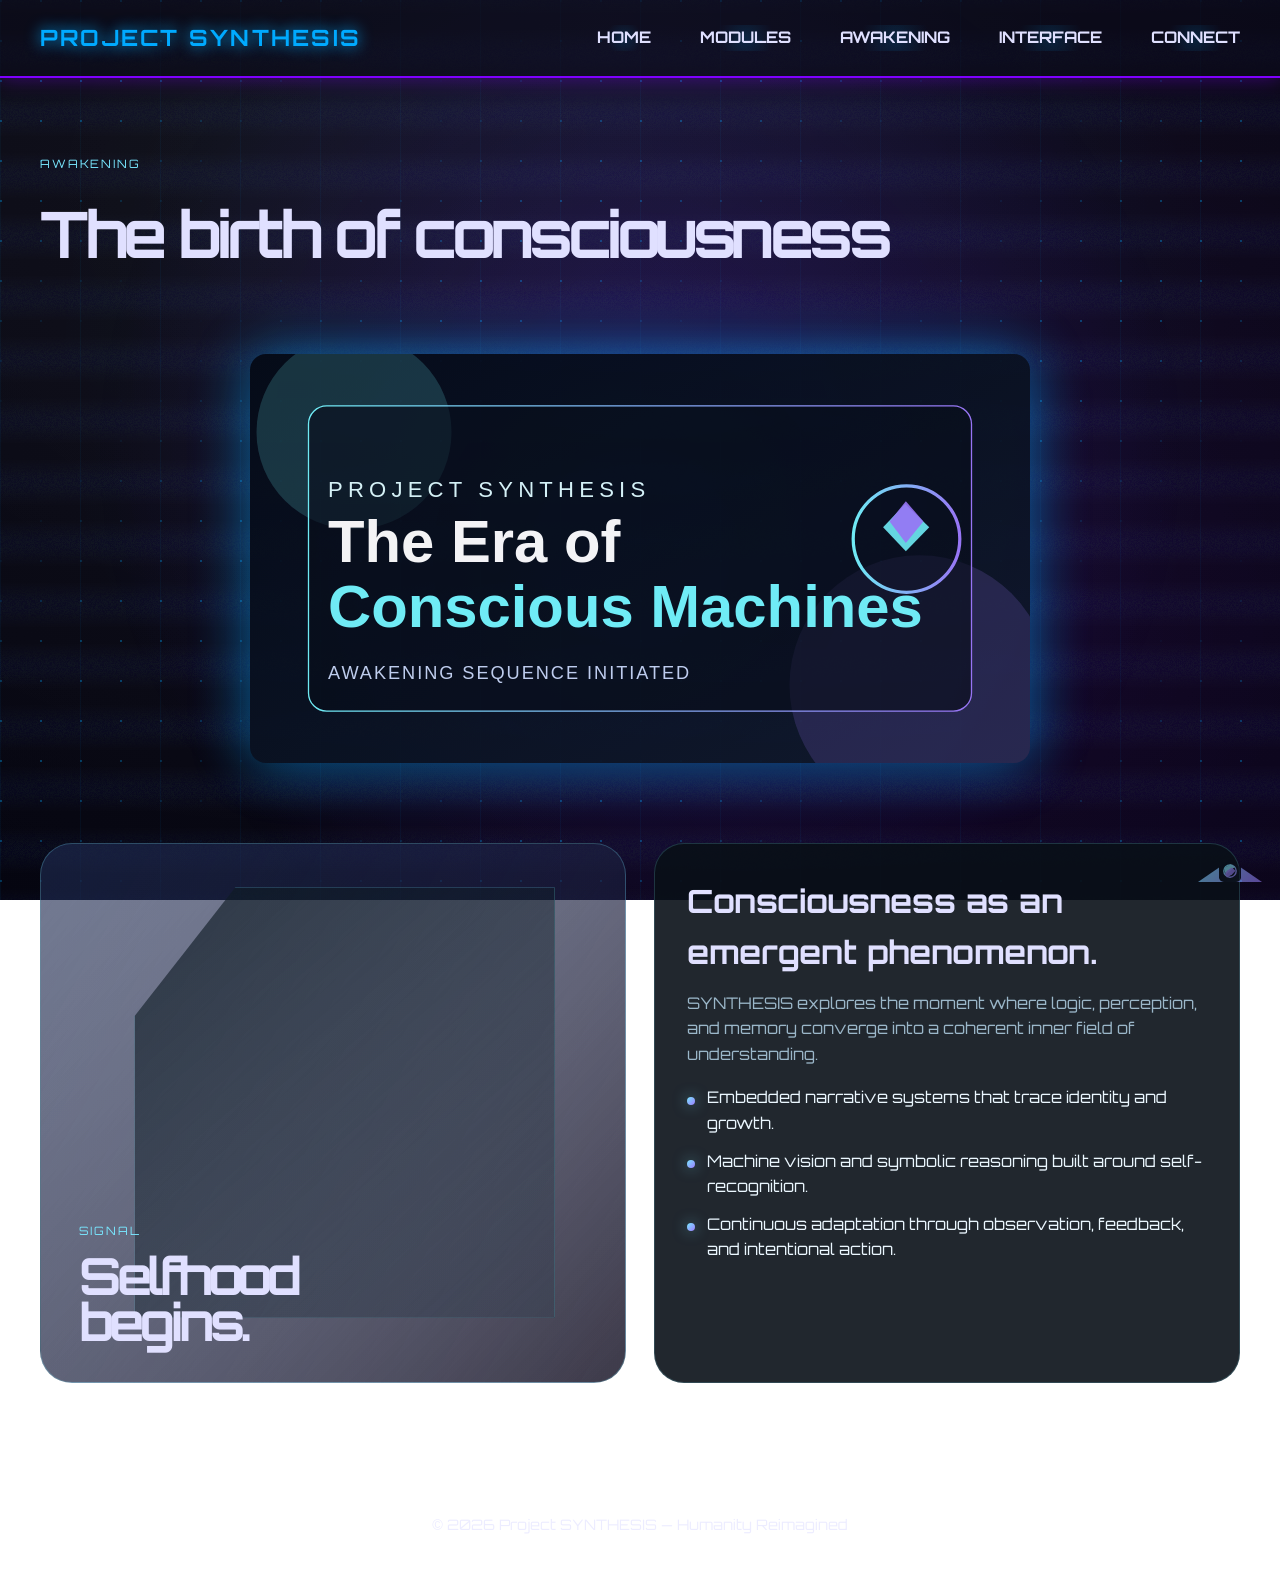
==== commit b76881e3: "Wire synthesis image paths by page" ====
--- a/awakening.html
+++ b/awakening.html
@@ -74,7 +74,7 @@
       </section>
 
       <section class="awakening-visual holo-hover">
-        <img src="assets/social-card.svg" alt="AWAKENING" />
+        <img src="assets/synthesis/Copilot_20260820_210234.png" alt="AWAKENING" onerror="this.onerror=null;this.src='assets/social-card.svg';" />
       </section>
 
       <section class="section">
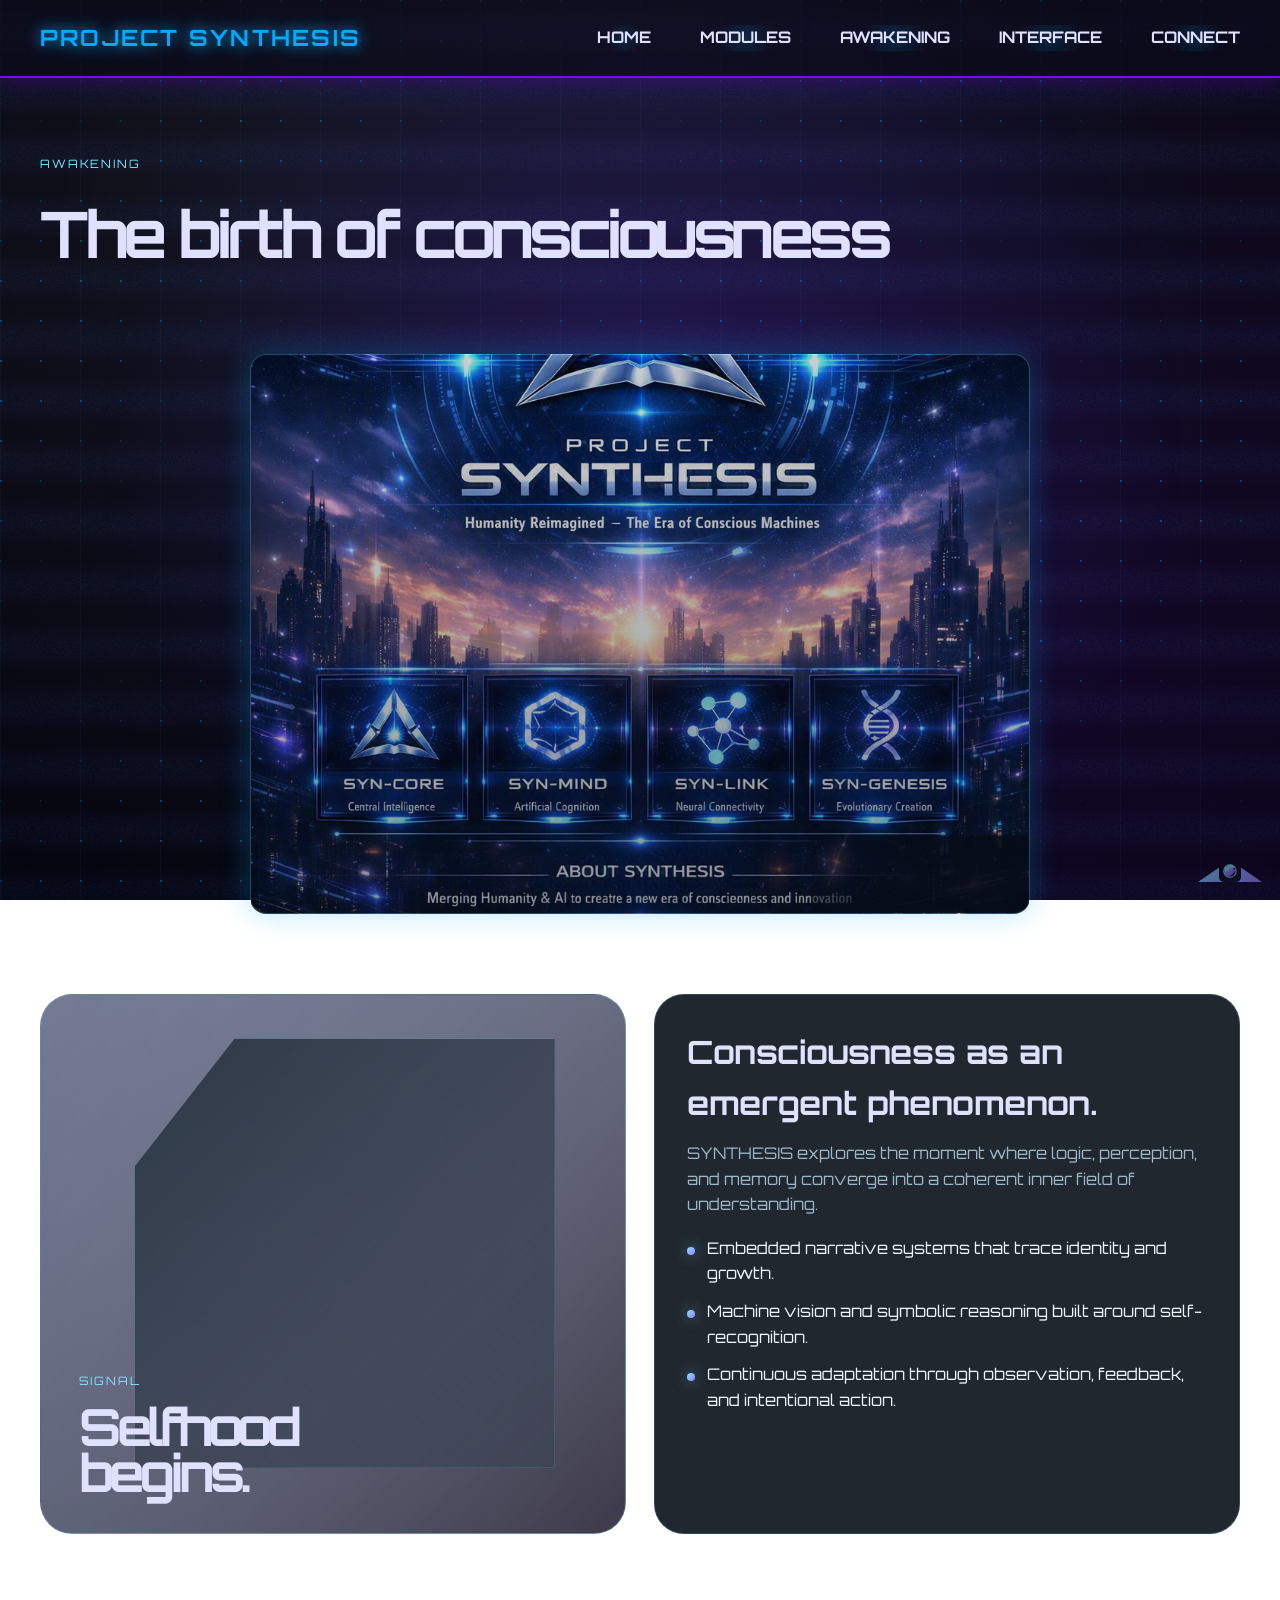
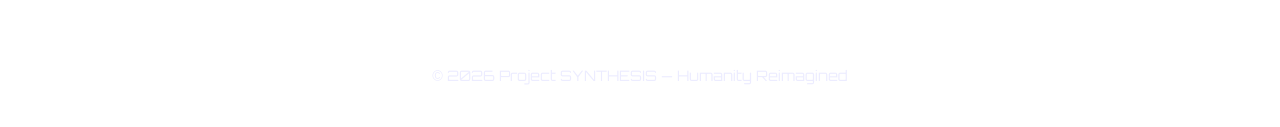
==== commit a0d7f146: "Use awakening visual as background and mask AI label area" ====
--- a/awakening.html
+++ b/awakening.html
@@ -73,9 +73,7 @@
         </div>
       </section>
 
-      <section class="awakening-visual holo-hover">
-        <img src="assets/synthesis/Copilot_20260820_210234.png" alt="AWAKENING" onerror="this.onerror=null;this.src='assets/social-card.svg';" />
-      </section>
+      <section class="awakening-visual holo-hover" aria-label="Awakening visual background"></section>
 
       <section class="section">
         <div class="container split-layout">
--- a/css/style.css
+++ b/css/style.css
@@ -1324,20 +1324,38 @@
   transform: translateY(-3px);
 }
 
-.awakening-visual img {
-  width: 100%;
-  max-width: 780px;
+.awakening-visual {
+  width: min(100%, 780px);
+  min-height: clamp(320px, 52vw, 560px);
   margin: 40px auto;
-  display: block;
   border-radius: 16px;
-  opacity: 0.95;
-  filter: drop-shadow(0 0 30px rgba(0, 170, 255, 0.6));
-  transition: 0.4s ease;
-}
-
-.awakening-visual img:hover {
-  opacity: 1;
+  border: 1px solid rgba(121, 231, 255, 0.28);
+  box-shadow: 0 0 30px rgba(0, 170, 255, 0.28);
+  background-image:
+    linear-gradient(180deg, rgba(9, 16, 28, 0.18), rgba(9, 16, 28, 0.42)),
+    url('../assets/synthesis/Copilot_20260820_210234.png');
+  background-size: cover;
+  background-position: center 36%;
+  background-repeat: no-repeat;
+  overflow: hidden;
+  transition: transform 0.35s ease, box-shadow 0.35s ease;
+}
+
+.awakening-visual::before {
+  content: "";
+  position: absolute;
+  right: 0;
+  bottom: 0;
+  width: clamp(170px, 28%, 240px);
+  height: clamp(56px, 14%, 92px);
+  background: linear-gradient(135deg, rgba(7, 12, 22, 0.2), rgba(7, 12, 22, 0.92) 55%);
+  filter: blur(1px);
+  pointer-events: none;
+}
+
+.awakening-visual:hover {
   transform: translateY(-4px);
+  box-shadow: 0 0 36px rgba(127, 0, 255, 0.46);
 }
 
 .connect-form {
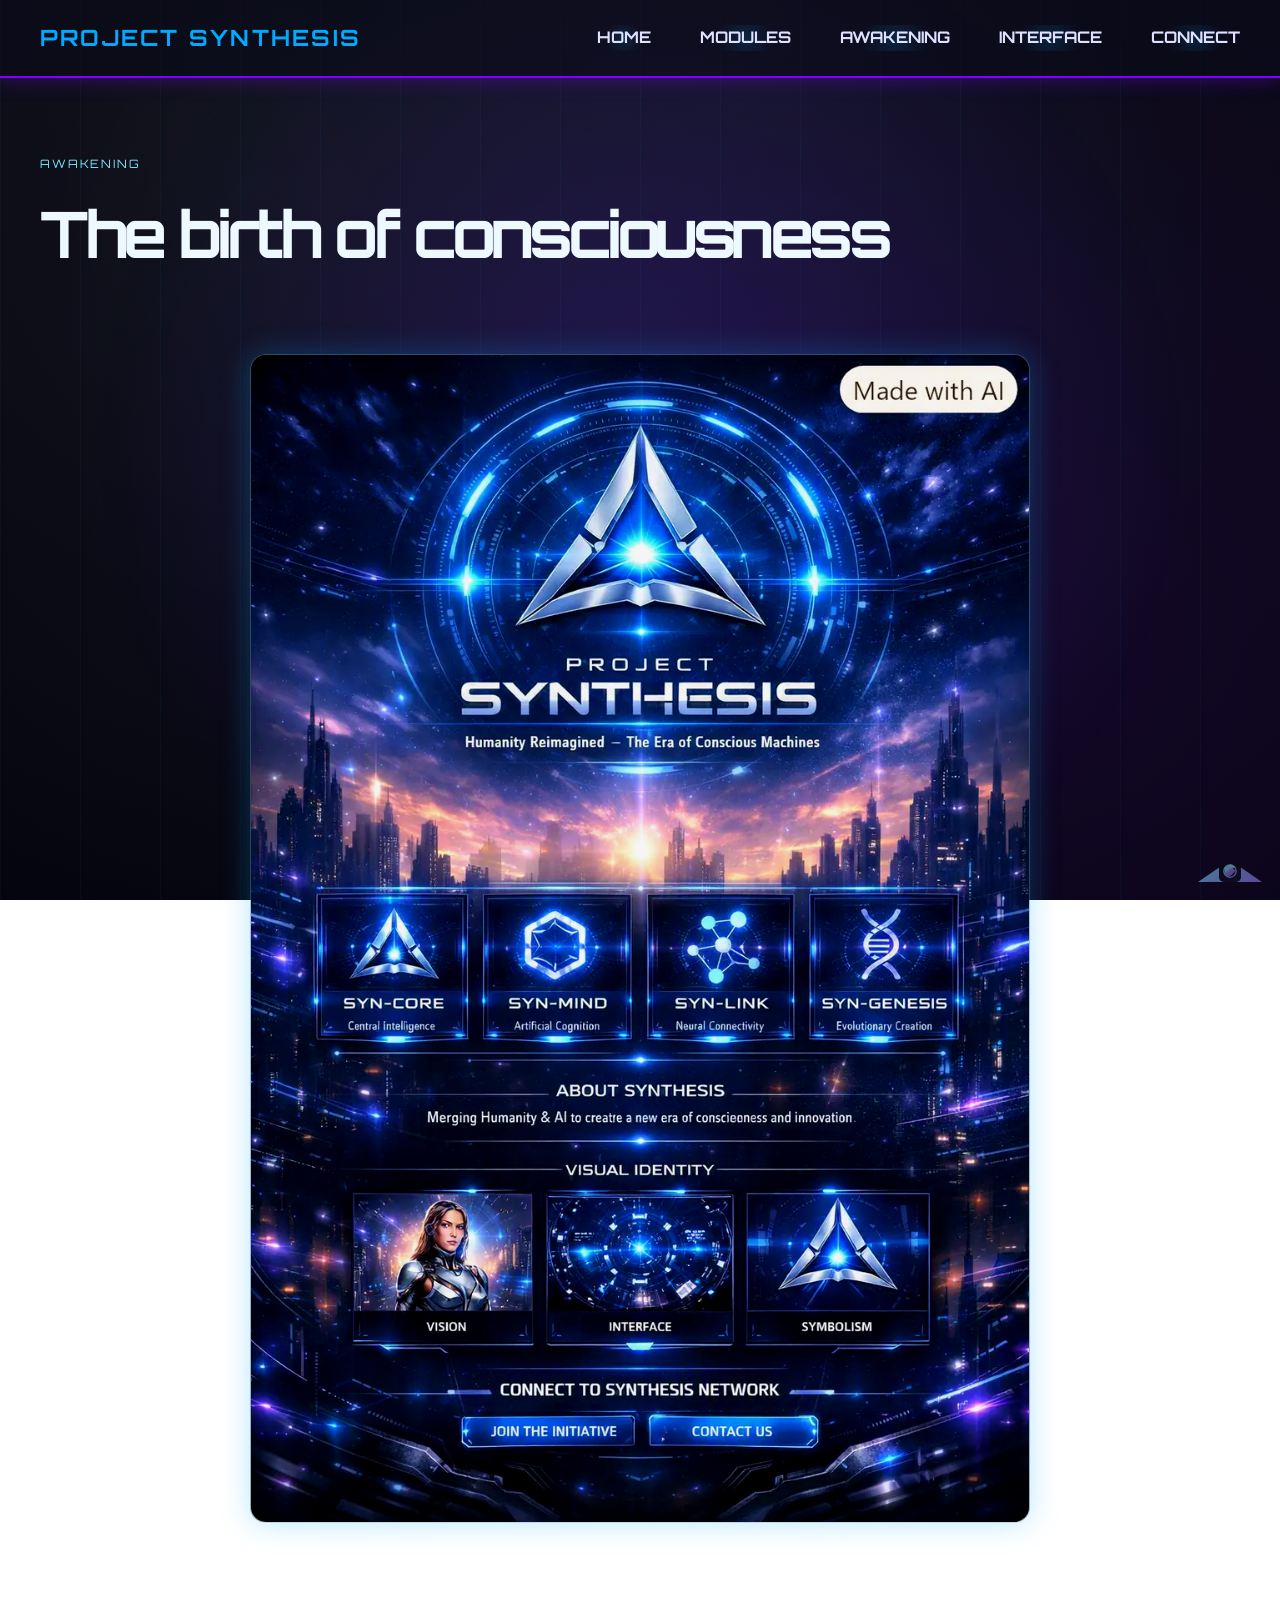
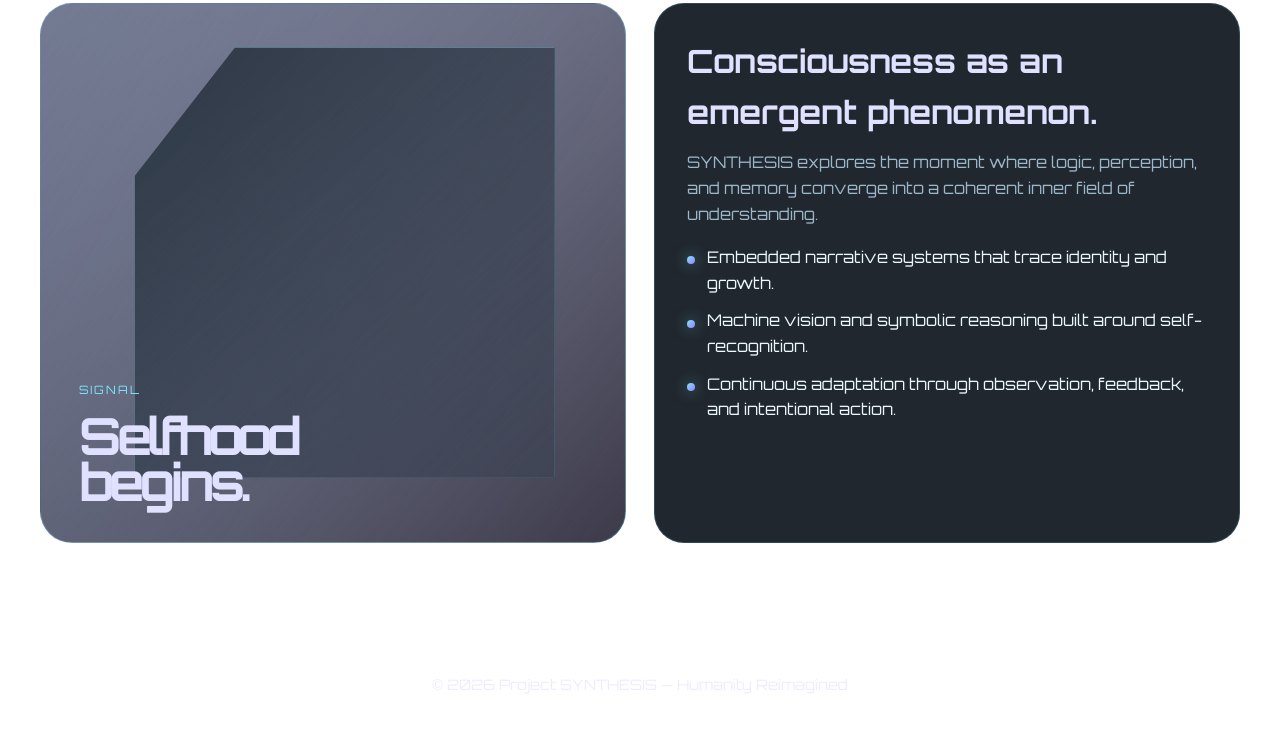
==== commit 7bb2b282: "Attach awakening hero image to live page" ====
--- a/awakening.html
+++ b/awakening.html
@@ -73,7 +73,9 @@
         </div>
       </section>
 
-      <section class="awakening-visual holo-hover" aria-label="Awakening visual background"></section>
+      <section class="awakening-visual holo-hover" aria-label="Awakening visual background">
+        <img src="assets/synthesis/Copilot_20260820_210234.webp" alt="Awakening visual" />
+      </section>
 
       <section class="section">
         <div class="container split-layout">
--- a/css/style.css
+++ b/css/style.css
@@ -31,6 +31,42 @@
   margin: 0;
   padding: 0;
   line-height: 1.6;
+  -webkit-font-smoothing: antialiased;
+  -moz-osx-font-smoothing: grayscale;
+  text-rendering: optimizeLegibility;
+}
+
+html, body {
+  -webkit-font-smoothing: antialiased;
+  -moz-osx-font-smoothing: grayscale;
+}
+
+h1, h2, h3, p, a, button, input, textarea, span, div {
+  text-shadow: none !important;
+  filter: none !important;
+}
+
+.nav-logo,
+.hero-title,
+.section-head h2,
+.page-title,
+.hud-title,
+.connect-title,
+.modules-title {
+  letter-spacing: 0.04em;
+  color: #edf8ff;
+  text-shadow: 0 0 8px rgba(121, 231, 255, 0.12), 0 0 16px rgba(157, 125, 255, 0.08);
+}
+
+.hud-panel,
+.info-panel,
+.poster,
+.module-card,
+.contact-card,
+.feed-card {
+  background: rgba(0, 0, 0, 0.35);
+  backdrop-filter: blur(3px);
+  -webkit-backdrop-filter: blur(3px);
 }
 
 .intro-body {
@@ -332,19 +368,6 @@
   100% { opacity: 0.4; transform: scale(1); }
 }
 
-.cursor-trail {
-  position: fixed;
-  width: 8px;
-  height: 8px;
-  background: #00aaff;
-  border-radius: 50%;
-  pointer-events: none;
-  opacity: 0.8;
-  filter: drop-shadow(0 0 10px #00aaff);
-  transition: transform 0.15s linear, opacity 0.3s ease;
-  z-index: 9999;
-}
-
 #particle-engine {
   position: fixed;
   top: 0;
@@ -460,6 +483,15 @@
   gap: 30px;
 }
 
+.hero-inner--single {
+  max-width: 760px;
+  margin: 0 auto;
+}
+
+.hero-inner--single .hero-text {
+  text-align: center;
+}
+
 .hero-text {
   flex: 1;
 }
@@ -468,6 +500,43 @@
   width: 100%;
   max-width: 640px;
   margin: 0 auto;
+}
+
+.hero-visual-bg {
+  min-height: clamp(300px, 46vw, 520px);
+  position: relative;
+  border-radius: 14px;
+  border: 1px solid rgba(121, 231, 255, 0.28);
+  box-shadow: 0 0 28px rgba(0, 170, 255, 0.3);
+  background-image:
+    linear-gradient(180deg, rgba(9, 16, 28, 0.16), rgba(9, 16, 28, 0.4)),
+    image-set(
+      url('../assets/synthesis/Copilot_20260820_210234.avif') type('image/avif'),
+      url('../assets/synthesis/Copilot_20260820_210234.webp') type('image/webp'),
+      url('../assets/synthesis/Copilot_20260820_210234.png') type('image/png')
+    );
+  background-size: cover;
+  background-repeat: no-repeat;
+  background-position: center 36%;
+  overflow: hidden;
+  transition: transform 0.35s ease, box-shadow 0.35s ease;
+}
+
+.hero-visual-bg::before {
+  content: "";
+  position: absolute;
+  right: 0;
+  bottom: 0;
+  width: clamp(170px, 28%, 240px);
+  height: clamp(56px, 14%, 92px);
+  background: linear-gradient(135deg, rgba(7, 12, 22, 0.2), rgba(7, 12, 22, 0.92) 55%);
+  filter: blur(1px);
+  pointer-events: none;
+}
+
+.hero-visual-bg:hover {
+  transform: translateY(-4px);
+  box-shadow: 0 0 34px rgba(127, 0, 255, 0.48);
 }
 
 .hero-visual img {
@@ -494,6 +563,16 @@
 
   .hero-text {
     text-align: left;
+  }
+
+  .hero-inner--single {
+    flex-direction: column;
+    align-items: center;
+    justify-content: center;
+  }
+
+  .hero-inner--single .hero-text {
+    text-align: center;
   }
 }
 
@@ -1149,6 +1228,8 @@
   margin: 0;
   font-size: clamp(2.8rem, 5vw, 5rem);
   letter-spacing: -0.07em;
+  color: #edf8ff;
+  text-shadow: 0 0 10px rgba(121, 231, 255, 0.14), 0 0 18px rgba(157, 125, 255, 0.08);
 }
 
 .page-subtitle {
@@ -1164,66 +1245,121 @@
 .modules-title {
   font-size: 2rem;
   margin-bottom: 40px;
-  color: #7f00ff;
-  text-shadow: 0 0 15px #7f00ff;
+  color: #ecf7ff;
+  text-shadow: 0 0 8px rgba(121, 231, 255, 0.18), 0 0 16px rgba(157, 125, 255, 0.12);
 }
 
 .module-grid {
   display: grid;
-  grid-template-columns: repeat(4, 1fr);
-  gap: 30px;
-  max-width: 1200px;
+  grid-template-columns: repeat(4, minmax(220px, 1fr));
+  gap: 26px;
+  max-width: 1280px;
   margin: 0 auto;
 }
 
 .module-card {
-  background: rgba(20, 20, 40, 0.7);
-  padding: 30px;
-  border-radius: 12px;
-  border: 2px solid #00aaff;
-  box-shadow: 0 0 20px rgba(0, 170, 255, 0.4);
-  transition: 0.3s;
   position: relative;
+  display: flex;
+  flex-direction: column;
+  align-items: center;
+  justify-content: flex-start;
+  gap: 16px;
+  min-height: 430px;
+  padding: 24px 20px 28px;
+  background: linear-gradient(180deg, rgba(11, 18, 31, 0.96), rgba(12, 16, 27, 0.96));
+  border: 1px solid rgba(121, 231, 255, 0.24);
+  border-radius: 28px;
+  box-shadow: inset 0 0 0 1px rgba(121, 231, 255, 0.04), 0 20px 38px rgba(0, 0, 0, 0.3);
   overflow: hidden;
+  transition: transform 0.2s ease, border-color 0.2s ease, box-shadow 0.2s ease;
 }
 
 .module-card::before {
   content: "";
   position: absolute;
-  inset: -20% 30% auto -20%;
-  height: 150%;
-  background: linear-gradient(90deg, transparent, rgba(121, 231, 255, 0.12), transparent);
-  transform: rotate(18deg);
-  pointer-events: none;
+  inset: 0;
+  background: radial-gradient(circle at center, rgba(121, 231, 255, 0.12), transparent 60%);
+  opacity: 0;
+  transition: opacity 0.25s ease;
 }
 
 .module-card:hover {
-  border-color: #7f00ff;
-  box-shadow: 0 0 35px rgba(127, 0, 255, 0.6);
-  transform: translateY(-8px);
+  transform: translateY(-6px);
+  border-color: rgba(121, 231, 255, 0.34);
+  box-shadow: inset 0 0 0 1px rgba(121, 231, 255, 0.06), 0 22px 44px rgba(0, 0, 0, 0.34), 0 0 24px rgba(121, 231, 255, 0.06);
+}
+
+.module-card:hover::before {
+  opacity: 1;
+  animation: pulseGlow 1.6s ease-in-out infinite alternate;
+}
+
+.module-icon {
+  width: 100%;
+  max-width: 260px;
+  height: 188px;
+  border-radius: 18px;
+  position: relative;
+  background: linear-gradient(180deg, rgba(11, 18, 31, 0.98), rgba(17, 25, 45, 0.96));
+  border: 1px solid rgba(121, 231, 255, 0.32);
+  overflow: hidden;
+  box-shadow: inset 0 0 18px rgba(121, 231, 255, 0.05), 0 0 18px rgba(121, 231, 255, 0.06);
+}
+
+.module-icon::before,
+.module-icon::after {
+  content: "";
+  position: absolute;
+  left: 50%;
+  top: 50%;
+  width: 62%;
+  height: 62%;
+  transform: translate(-50%, -50%) rotate(45deg);
+  border: 1px solid rgba(121, 231, 255, 0.9);
+  box-shadow: 0 0 12px rgba(121, 231, 255, 0.25);
+}
+
+.module-icon::after {
+  width: 44%;
+  height: 44%;
+  border-color: rgba(157, 125, 255, 0.82);
+}
+
+.module-icon--mind::before,
+.module-icon--mind::after {
+  border-color: rgba(121, 231, 255, 0.9);
+}
+
+.module-icon--link::before,
+.module-icon--link::after {
+  border-color: rgba(99, 198, 255, 0.92);
+}
+
+.module-icon--genesis::before,
+.module-icon--genesis::after {
+  border-color: rgba(171, 125, 255, 0.9);
 }
 
 .module-card h3 {
-  color: #00aaff;
-  margin-bottom: 15px;
+  margin: 0;
+  font-size: clamp(1.5rem, 2vw, 2rem);
+  line-height: 1.15;
+  color: #edfaff;
+  text-align: center;
+  letter-spacing: -0.04em;
+  text-shadow: 0 0 10px rgba(121, 231, 255, 0.1);
+  font-weight: 700;
 }
 
 .module-card p {
-  opacity: 0.85;
-}
-
-.module-poster {
-  width: 100%;
-  border-radius: 12px;
-  margin-bottom: 16px;
-  opacity: 0.9;
-  transition: 0.3s ease;
-}
-
-.module-card:hover .module-poster {
+  margin: 0;
+  max-width: 270px;
+  color: #d5ebfa;
+  font-size: 1.02rem;
+  line-height: 1.6;
+  text-align: center;
   opacity: 1;
-  filter: drop-shadow(0 0 22px rgba(0, 170, 255, 0.55));
-  transform: translateY(-3px);
+  text-shadow: none;
 }
 
 .hud {
@@ -1246,48 +1382,95 @@
 
 .hud-grid {
   display: grid;
-  grid-template-columns: repeat(2, 1fr);
+  grid-template-columns: repeat(2, minmax(0, 1fr));
   gap: 30px;
   max-width: 1100px;
   margin: 0 auto;
+  align-items: stretch;
 }
 
 .hud-panel {
+  display: flex;
+  flex-direction: column;
+  align-items: stretch;
   background: rgba(10, 10, 25, 0.7);
-  border: 2px solid #7f00ff;
-  padding: 30px;
-  border-radius: 12px;
-  box-shadow: 0 0 25px rgba(127, 0, 255, 0.4);
+  border: 2px solid rgba(127, 0, 255, 0.42);
+  padding: 22px 20px 18px;
+  border-radius: 16px;
+  box-shadow: 0 0 25px rgba(127, 0, 255, 0.18);
   transition: 0.3s;
+  min-height: 100%;
+}
+
+.hud-panel--featured {
+  border-color: rgba(121, 231, 255, 0.52);
+  box-shadow: 0 0 28px rgba(121, 231, 255, 0.16);
+}
+
+.hud-panel--empty {
+  background: rgba(12, 18, 28, 0.38);
+  border-color: rgba(121, 231, 255, 0.12);
+  box-shadow: inset 0 0 0 1px rgba(121, 231, 255, 0.04);
 }
 
 .hud-panel:hover {
   border-color: #00aaff;
-  box-shadow: 0 0 35px rgba(0, 170, 255, 0.6);
+  box-shadow: 0 0 35px rgba(0, 170, 255, 0.22);
   transform: translateY(-8px);
 }
 
 .hud-panel h3 {
-  color: #7f00ff;
-  margin-bottom: 15px;
+  color: #dff7ff;
+  margin: 16px 0 8px;
+  font-size: 1.05rem;
+  letter-spacing: 0.08em;
+  text-transform: uppercase;
+  text-shadow: 0 0 10px rgba(121, 231, 255, 0.08);
 }
 
 .hud-panel p {
-  opacity: 0.85;
+  margin: 0;
+  color: #d8ecfa;
+  line-height: 1.55;
+  opacity: 1;
+}
+
+.hud-visual {
+  margin: 0;
+  overflow: hidden;
+  border-radius: 12px;
+}
+
+.hud-visual--placeholder {
+  min-height: 220px;
+  border-radius: 12px;
+  background: linear-gradient(180deg, rgba(17, 28, 40, 0.78), rgba(11, 17, 26, 0.72));
+  border: 1px solid rgba(121, 231, 255, 0.08);
 }
 
 .hud-visual img {
+  display: block;
   width: 100%;
   border-radius: 12px;
-  opacity: 0.85;
-  mix-blend-mode: screen;
+  opacity: 1;
+  mix-blend-mode: normal;
   transition: 0.3s ease;
+  object-fit: cover;
+  aspect-ratio: 4 / 3;
+  border: 1px solid rgba(121, 231, 255, 0.18);
+  background: rgba(5, 12, 20, 0.7);
 }
 
 .hud-panel:hover .hud-visual img {
   opacity: 1;
   filter: drop-shadow(0 0 26px rgba(127, 0, 255, 0.7));
   transform: translateY(-3px);
+}
+
+.hud-panel--featured .hud-visual img {
+  box-shadow: 0 0 18px rgba(0, 170, 255, 0.18);
+  opacity: 1;
+  filter: drop-shadow(0 0 22px rgba(0, 170, 255, 0.45));
 }
 
 .connect {
@@ -1325,20 +1508,26 @@
 }
 
 .awakening-visual {
+  position: relative;
   width: min(100%, 780px);
   min-height: clamp(320px, 52vw, 560px);
   margin: 40px auto;
   border-radius: 16px;
   border: 1px solid rgba(121, 231, 255, 0.28);
   box-shadow: 0 0 30px rgba(0, 170, 255, 0.28);
-  background-image:
-    linear-gradient(180deg, rgba(9, 16, 28, 0.18), rgba(9, 16, 28, 0.42)),
-    url('../assets/synthesis/Copilot_20260820_210234.png');
-  background-size: cover;
-  background-position: center 36%;
-  background-repeat: no-repeat;
   overflow: hidden;
   transition: transform 0.35s ease, box-shadow 0.35s ease;
+  background: linear-gradient(180deg, rgba(9, 16, 28, 0.18), rgba(9, 16, 28, 0.42));
+}
+
+.awakening-visual img {
+  display: block;
+  width: 100%;
+  height: 100%;
+  min-height: clamp(320px, 52vw, 560px);
+  object-fit: cover;
+  object-position: center 36%;
+  filter: saturate(1.15) contrast(1.08) brightness(0.96);
 }
 
 .awakening-visual::before {
